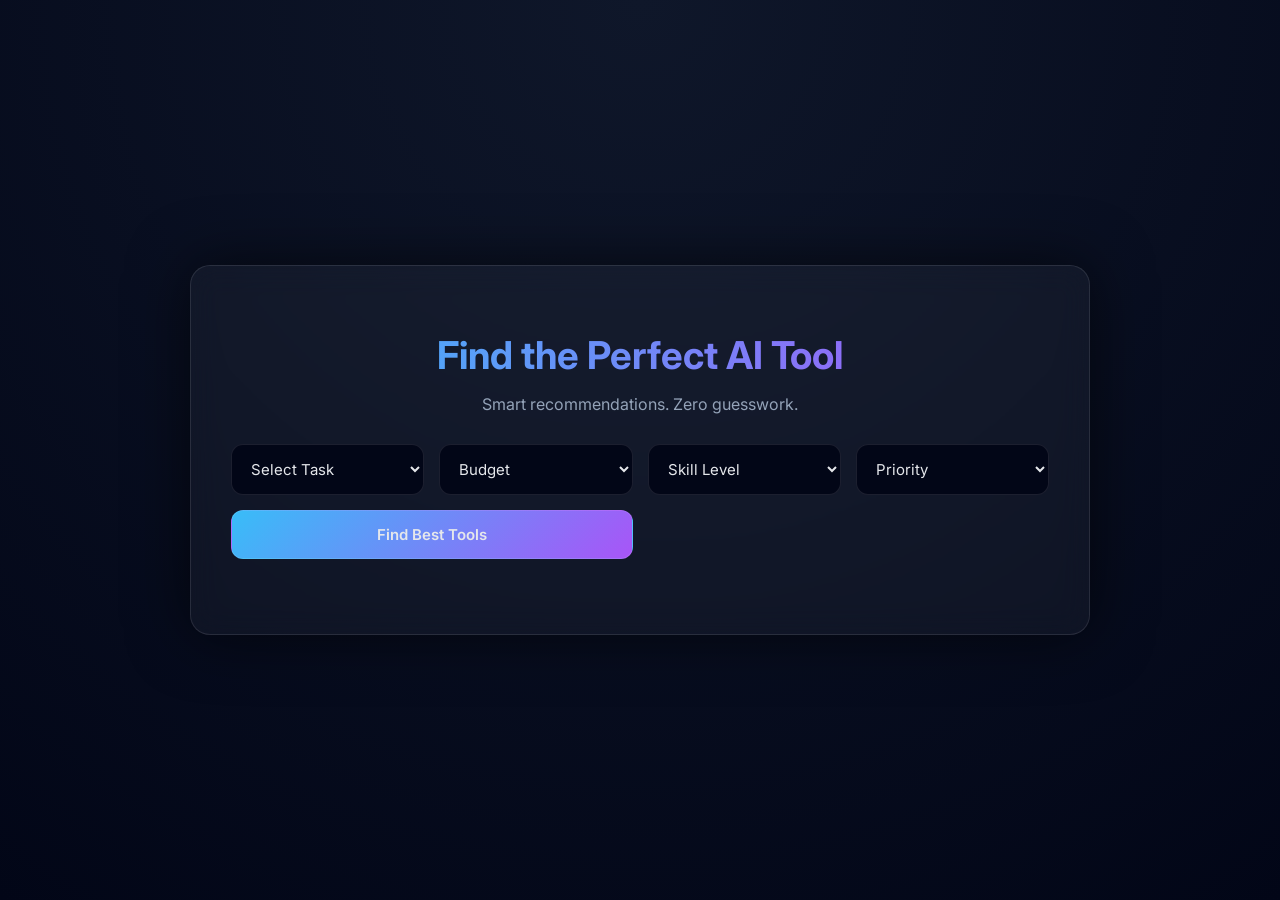
==== index.html @ 9af020e6 "Add files via upload" ====
<!DOCTYPE html>
<html lang="en">
<head>
  <meta charset="UTF-8">
  <title>AI Tool Finder</title>
  <link rel="stylesheet" href="style.css">
  <meta name="viewport" content="width=device-width, initial-scale=1.0">
</head>
<body>

  <div class="container">

    <h1 class="title">Find the Perfect AI Tool</h1>
    <p class="subtitle">Smart recommendations. Zero guesswork.</p>

    <div class="panel">
      <select id="task">
        <option value="">Select Task</option>
        <option value="image">Image Generation</option>
        <option value="video">Video Generation</option>
        <option value="coding">Coding</option>
        <option value="ppt">PPT Creation</option>
        <option value="writing">Report / Writing</option>
        <option value="voice">Voice Generation</option>
        <option value="music">Music Generation</option>
        <option value="resume">Resume Building</option>
        <option value="website">Website Creation</option>
      </select>

      <select id="budget">
        <option value="">Budget</option>
        <option value="free">Free</option>
        <option value="freemium">Freemium</option>
        <option value="paid">Paid</option>
      </select>

      <select id="skill">
        <option value="">Skill Level</option>
        <option value="beginner">Beginner</option>
        <option value="intermediate">Intermediate</option>
        <option value="advanced">Advanced</option>
      </select>

      <select id="priority">
        <option value="">Priority</option>
        <option value="quality">Best Quality</option>
        <option value="speed">Fast Results</option>
        <option value="ease">Ease of Use</option>
      </select>

      <button onclick="recommend()">Find Best Tools</button>
    </div>

    <div id="results" class="results"></div>

  </div>

  <script src="script.js"></script>
</body>
</html>
---- style.css ----
@import url('https://fonts.googleapis.com/css2?family=Inter:wght@300;400;600;700&display=swap');

*{
  box-sizing:border-box;
  font-family: 'Inter', sans-serif;
}

body{
  margin:0;
  min-height:100vh;
  background: radial-gradient(circle at top, #0f172a, #020617);
  color:#fff;
  display:flex;
  align-items:center;
  justify-content:center;
}

.container{
  width:100%;
  max-width:900px;
  padding:40px;
  background:rgba(255,255,255,0.04);
  backdrop-filter: blur(15px);
  border-radius:20px;
  border:1px solid rgba(255,255,255,0.1);
  box-shadow:0 0 60px rgba(0,0,0,0.6);
}

.title{
  text-align:center;
  font-size:2.4rem;
  margin-bottom:5px;
  background: linear-gradient(90deg,#38bdf8,#a855f7);
  -webkit-background-clip:text;
  -webkit-text-fill-color:transparent;
}

.subtitle{
  text-align:center;
  color:#94a3b8;
  margin-bottom:30px;
}

.panel{
  display:grid;
  grid-template-columns: repeat(auto-fit,minmax(160px,1fr));
  gap:15px;
}

select,button{
  padding:14px 15px;
  border-radius:12px;
  border:none;
  background:#020617;
  color:#e5e7eb;
  font-size:15px;
  outline:none;
  border:1px solid rgba(255,255,255,0.1);
}


button{
  grid-column: span 2;
  cursor:pointer;
  background:linear-gradient(135deg,#38bdf8,#a855f7);
  font-weight:600;
}

button:hover{
  opacity:0.9;
}

.results{
  margin-top:35px;
  display:grid;
  grid-template-columns: repeat(auto-fit,minmax(240px,1fr));
  gap:20px;
}

.card{
  background:rgba(255,255,255,0.05);
  padding:20px;
  border-radius:16px;
  border:1px solid rgba(255,255,255,0.08);
  transition:0.3s ease;
}

.card:hover{
  transform:translateY(-5px) scale(1.02);
  box-shadow:0 0 25px rgba(56,189,248,0.2);
}

.card h3{
  margin:0 0 6px;
}

.card p{
  font-size:14px;
  color:#cbd5f5;
}

.tag{
  display:inline-block;
  padding:4px 8px;
  border-radius:6px;
  background:rgba(56,189,248,0.15);
  font-size:12px;
  margin-bottom:8px;
}
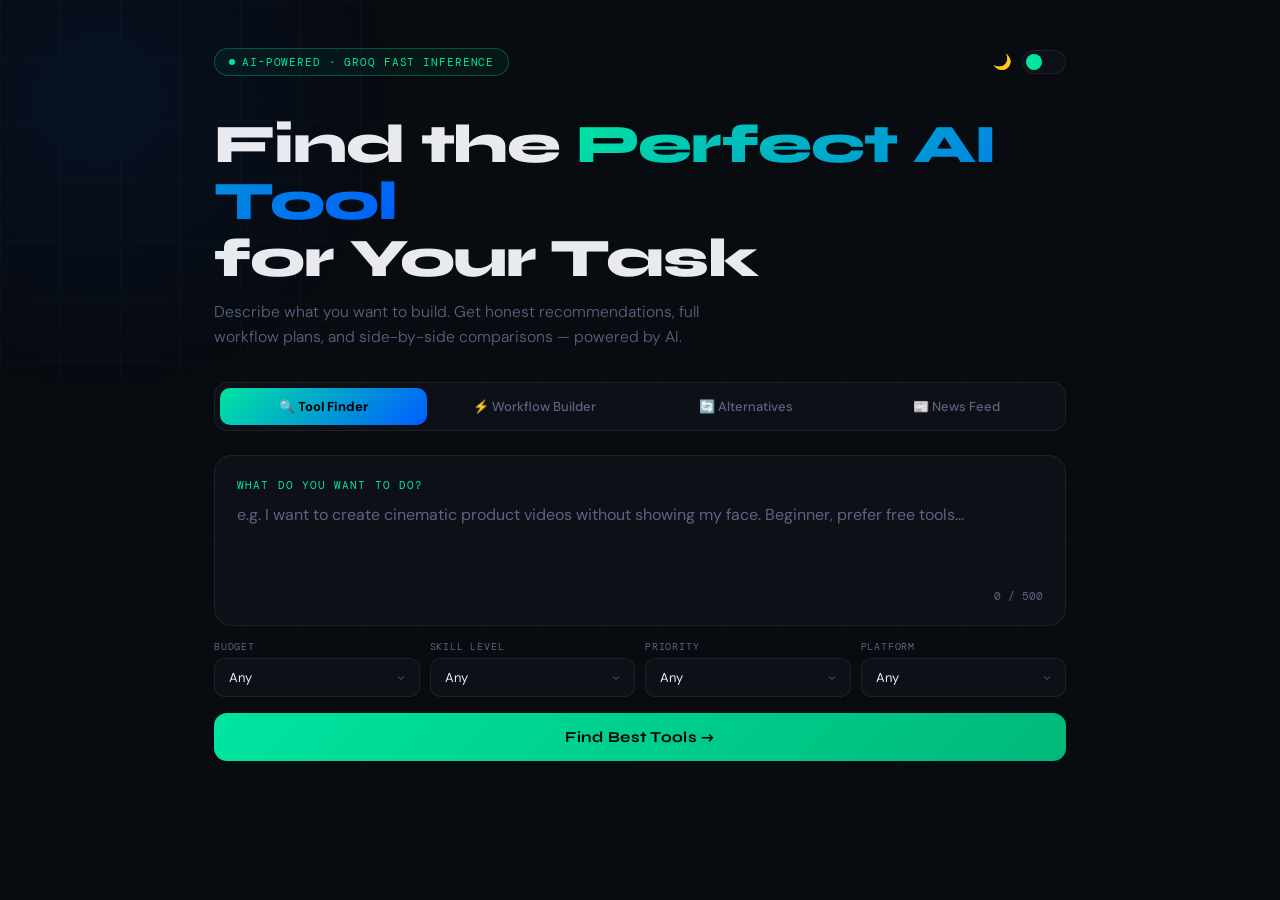
==== commit 430678f8: "Rename ai-tool-finder (1).html to index.html" ====
--- a/index.html
+++ b/index.html
@@ -1,60 +1,609 @@
-<!DOCTYPE html>
-<html lang="en">
-<head>
-  <meta charset="UTF-8">
-  <title>AI Tool Finder</title>
-  <link rel="stylesheet" href="style.css">
-  <meta name="viewport" content="width=device-width, initial-scale=1.0">
-</head>
-<body>
-
-  <div class="container">
-
-    <h1 class="title">Find the Perfect AI Tool</h1>
-    <p class="subtitle">Smart recommendations. Zero guesswork.</p>
-
-    <div class="panel">
-      <select id="task">
-        <option value="">Select Task</option>
-        <option value="image">Image Generation</option>
-        <option value="video">Video Generation</option>
-        <option value="coding">Coding</option>
-        <option value="ppt">PPT Creation</option>
-        <option value="writing">Report / Writing</option>
-        <option value="voice">Voice Generation</option>
-        <option value="music">Music Generation</option>
-        <option value="resume">Resume Building</option>
-        <option value="website">Website Creation</option>
-      </select>
-
-      <select id="budget">
-        <option value="">Budget</option>
-        <option value="free">Free</option>
-        <option value="freemium">Freemium</option>
-        <option value="paid">Paid</option>
-      </select>
-
-      <select id="skill">
-        <option value="">Skill Level</option>
-        <option value="beginner">Beginner</option>
-        <option value="intermediate">Intermediate</option>
-        <option value="advanced">Advanced</option>
-      </select>
-
-      <select id="priority">
-        <option value="">Priority</option>
-        <option value="quality">Best Quality</option>
-        <option value="speed">Fast Results</option>
-        <option value="ease">Ease of Use</option>
-      </select>
-
-      <button onclick="recommend()">Find Best Tools</button>
-    </div>
-
-    <div id="results" class="results"></div>
-
-  </div>
-
-  <script src="script.js"></script>
-</body>
-</html>
+<!DOCTYPE html>
+<html lang="en">
+<head>
+  <meta charset="UTF-8">
+  <meta name="viewport" content="width=device-width, initial-scale=1.0">
+  <title>AI Tool Finder</title>
+  <link rel="preconnect" href="https://fonts.googleapis.com">
+  <link href="https://fonts.googleapis.com/css2?family=Syne:wght@400;600;700;800&family=DM+Sans:wght@300;400;500&family=DM+Mono:wght@400;500&display=swap" rel="stylesheet">
+  <style>
+    :root {
+      --bg: #080b10; --surface: #0d1117; --surface2: #111722;
+      --border: rgba(255,255,255,0.07); --accent: #00e5a0; --accent2: #005cff;
+      --text: #e8eaf0; --muted: #5a6480; --card-bg: rgba(255,255,255,0.03);
+      --grid: rgba(0,229,160,0.03); --glow: rgba(0,92,255,0.08);
+    }
+    body.light {
+      --bg: #f4f6fb; --surface: #fff; --surface2: #eef1f7;
+      --border: rgba(0,0,0,0.08); --text: #111827; --muted: #6b7280;
+      --card-bg: rgba(0,0,0,0.02); --grid: rgba(0,150,100,0.04); --glow: rgba(0,92,255,0.04);
+    }
+    * { box-sizing: border-box; margin: 0; padding: 0; }
+    body { background: var(--bg); color: var(--text); font-family: 'DM Sans', sans-serif; min-height: 100vh; overflow-x: hidden; transition: background .3s, color .3s; }
+    body::before { content: ''; position: fixed; inset: 0; background-image: linear-gradient(var(--grid) 1px,transparent 1px),linear-gradient(90deg,var(--grid) 1px,transparent 1px); background-size: 60px 60px; pointer-events: none; z-index: 0; }
+    body::after { content: ''; position: fixed; top: -200px; left: -200px; width: 600px; height: 600px; background: radial-gradient(circle,var(--glow) 0%,transparent 70%); pointer-events: none; z-index: 0; }
+    .page { position: relative; z-index: 1; max-width: 900px; margin: 0 auto; padding: 48px 24px 100px; }
+
+    /* TOPBAR */
+    .topbar { display: flex; align-items: center; justify-content: space-between; margin-bottom: 40px; flex-wrap: wrap; gap: 12px; }
+    .badge { display: inline-flex; align-items: center; gap: 7px; padding: 6px 14px; border-radius: 99px; border: 1px solid rgba(0,229,160,0.3); background: rgba(0,229,160,0.05); font-family: 'DM Mono',monospace; font-size: 11px; color: var(--accent); letter-spacing: .08em; text-transform: uppercase; }
+    .badge::before { content: ''; width: 6px; height: 6px; border-radius: 50%; background: var(--accent); animation: pulse 2s infinite; }
+    @keyframes pulse { 0%,100%{opacity:1;transform:scale(1)} 50%{opacity:.5;transform:scale(.8)} }
+    .topbar-right { display: flex; align-items: center; gap: 10px; }
+    .theme-icon { font-size: 15px; cursor: pointer; }
+    .theme-toggle { width: 44px; height: 24px; background: var(--surface); border: 1px solid var(--border); border-radius: 99px; cursor: pointer; position: relative; transition: all .3s; }
+    .theme-toggle::after { content: ''; position: absolute; top: 3px; left: 3px; width: 16px; height: 16px; border-radius: 50%; background: var(--accent); transition: all .3s; }
+    body.light .theme-toggle::after { transform: translateX(20px); }
+
+    /* HEADER */
+    h1 { font-family: 'Syne',sans-serif; font-size: clamp(2rem,5vw,3.4rem); font-weight: 800; line-height: 1.05; letter-spacing: -.02em; margin-bottom: 12px; }
+    h1 span { background: linear-gradient(135deg,var(--accent),var(--accent2)); -webkit-background-clip: text; -webkit-text-fill-color: transparent; background-clip: text; }
+    .subtitle { font-size: .98rem; color: var(--muted); font-weight: 300; line-height: 1.6; max-width: 520px; margin-bottom: 32px; }
+
+    /* TABS */
+    .tabs { display: flex; gap: 4px; background: var(--surface); border: 1px solid var(--border); border-radius: 14px; padding: 5px; margin-bottom: 24px; overflow-x: auto; scrollbar-width: none; }
+    .tabs::-webkit-scrollbar { display: none; }
+    .tab-btn { flex: 1; min-width: max-content; padding: 10px 16px; border-radius: 10px; border: none; background: transparent; color: var(--muted); font-family: 'DM Sans',sans-serif; font-size: 13px; font-weight: 500; cursor: pointer; transition: all .2s; white-space: nowrap; }
+    .tab-btn.active { background: linear-gradient(135deg,var(--accent),var(--accent2)); color: #000; font-weight: 700; }
+
+    /* PANELS */
+    .panel { display: none; }
+    .panel.active { display: block; }
+
+    /* SEARCH BOX */
+    .search-box { background: var(--surface); border: 1px solid var(--border); border-radius: 18px; padding: 22px; margin-bottom: 14px; transition: border-color .3s; }
+    .search-box:focus-within { border-color: rgba(0,229,160,.3); }
+    .search-label { font-family: 'DM Mono',monospace; font-size: 11px; color: var(--accent); text-transform: uppercase; letter-spacing: .1em; margin-bottom: 10px; }
+    textarea { width: 100%; background: transparent; border: none; outline: none; color: var(--text); font-family: 'DM Sans',sans-serif; font-size: 1rem; line-height: 1.6; resize: none; min-height: 70px; }
+    textarea::placeholder { color: var(--muted); }
+    .char-count { text-align: right; font-family: 'DM Mono',monospace; font-size: 11px; color: var(--muted); margin-top: 6px; }
+
+    /* HISTORY */
+    .history-wrap { margin-bottom: 14px; display: none; }
+    .history-wrap.visible { display: block; }
+    .history-label { font-family: 'DM Mono',monospace; font-size: 10px; color: var(--muted); text-transform: uppercase; letter-spacing: .08em; margin-bottom: 8px; }
+    .history-pills { display: flex; flex-wrap: wrap; gap: 7px; }
+    .history-pill { display: inline-flex; align-items: center; gap: 6px; padding: 5px 11px; border-radius: 99px; background: var(--surface2); border: 1px solid var(--border); font-size: 12px; color: var(--muted); cursor: pointer; transition: all .2s; max-width: 200px; }
+    .history-pill span { overflow: hidden; text-overflow: ellipsis; white-space: nowrap; }
+    .history-pill:hover { border-color: rgba(0,229,160,.3); color: var(--accent); }
+    .history-del { font-size: 13px; opacity: .5; flex-shrink: 0; }
+    .history-del:hover { opacity: 1; color: #ff6b6b; }
+
+    /* FILTERS */
+    .filters { display: grid; grid-template-columns: repeat(auto-fit,minmax(140px,1fr)); gap: 10px; margin-bottom: 16px; }
+    .filter-group { display: flex; flex-direction: column; gap: 5px; }
+    .filter-label { font-family: 'DM Mono',monospace; font-size: 10px; color: var(--muted); text-transform: uppercase; letter-spacing: .08em; }
+    select { background: var(--surface); border: 1px solid var(--border); border-radius: 10px; color: var(--text); font-family: 'DM Sans',sans-serif; font-size: 13px; padding: 10px 14px; outline: none; cursor: pointer; appearance: none; background-image: url("data:image/svg+xml,%3Csvg xmlns='http://www.w3.org/2000/svg' width='12' height='12' viewBox='0 0 24 24' fill='none' stroke='%235a6480' stroke-width='2'%3E%3Cpolyline points='6 9 12 15 18 9'%3E%3C/polyline%3E%3C/svg%3E"); background-repeat: no-repeat; background-position: right 12px center; padding-right: 34px; transition: border-color .2s; }
+    select:focus { border-color: rgba(0,229,160,.4); }
+    select option { background: var(--surface); }
+
+    /* BUTTONS */
+    .find-btn { width: 100%; padding: 15px; background: linear-gradient(135deg,var(--accent),#00b87a); border: none; border-radius: 13px; color: #000; font-family: 'Syne',sans-serif; font-size: .95rem; font-weight: 700; letter-spacing: .02em; cursor: pointer; transition: all .25s; margin-bottom: 6px; }
+    .find-btn:hover:not(:disabled) { transform: translateY(-2px); box-shadow: 0 12px 36px rgba(0,229,160,.3); }
+    .find-btn:disabled { opacity: .6; cursor: not-allowed; transform: none; }
+    .outline-btn { padding: 8px 16px; border-radius: 9px; border: 1px solid var(--border); background: transparent; color: var(--muted); font-family: 'DM Sans',sans-serif; font-size: 12px; cursor: pointer; transition: all .2s; display: inline-flex; align-items: center; gap: 5px; }
+    .outline-btn:hover { border-color: rgba(0,229,160,.3); color: var(--accent); }
+
+    /* LOADING */
+    .loading { display: none; text-align: center; padding: 44px 0; }
+    .loading.active { display: block; }
+    .spinner-wrap { display: flex; justify-content: center; margin-bottom: 16px; }
+    .spinner { width: 40px; height: 40px; border: 2px solid var(--border); border-top-color: var(--accent); border-radius: 50%; animation: spin .8s linear infinite; }
+    @keyframes spin { to { transform: rotate(360deg); } }
+    .loading-text { font-family: 'DM Mono',monospace; font-size: 13px; color: var(--muted); }
+    .loading-text span { color: var(--accent); animation: blink 1.2s infinite; }
+    @keyframes blink { 0%,100%{opacity:1} 50%{opacity:.3} }
+
+    /* ERROR */
+    .error-box { display: none; background: rgba(255,70,70,.05); border: 1px solid rgba(255,70,70,.2); border-radius: 12px; padding: 14px 18px; color: #ff8080; font-size: 14px; margin-top: 10px; }
+    .error-box.visible { display: block; }
+
+    /* RESULTS HEADER */
+    .results-header { display: none; align-items: center; gap: 10px; margin-bottom: 18px; padding-bottom: 14px; border-bottom: 1px solid var(--border); flex-wrap: wrap; }
+    .results-header.visible { display: flex; }
+    .results-title { font-family: 'Syne',sans-serif; font-size: 1.05rem; font-weight: 700; }
+    .results-count { font-family: 'DM Mono',monospace; font-size: 12px; color: var(--muted); margin-right: auto; }
+
+    /* CARDS */
+    .cards { display: flex; flex-direction: column; gap: 12px; }
+    .card { background: var(--card-bg); border: 1px solid var(--border); border-radius: 17px; padding: 22px 24px; opacity: 0; transform: translateY(16px); animation: slideUp .4s forwards; transition: border-color .3s,transform .3s; position: relative; overflow: hidden; }
+    .card::before { content: ''; position: absolute; top: 0; left: 0; right: 0; height: 2px; background: linear-gradient(90deg,var(--accent),var(--accent2)); opacity: 0; transition: opacity .3s; }
+    .card:hover { border-color: rgba(0,229,160,.2); transform: translateY(-2px); }
+    .card:hover::before { opacity: 1; }
+    .card.compare-selected { border-color: var(--accent); box-shadow: 0 0 0 2px rgba(0,229,160,.15); }
+    .card.compare-selected::before { opacity: 1; }
+    @keyframes slideUp { to { opacity: 1; transform: translateY(0); } }
+    .card:nth-child(2){animation-delay:.08s} .card:nth-child(3){animation-delay:.16s} .card:nth-child(4){animation-delay:.24s}
+
+    .card-top { display: flex; align-items: flex-start; justify-content: space-between; gap: 12px; margin-bottom: 12px; }
+    .card-left { display: flex; align-items: flex-start; gap: 10px; flex: 1; }
+    .compare-cb { margin-top: 5px; accent-color: var(--accent); cursor: pointer; width: 15px; height: 15px; flex-shrink: 0; }
+    .card-name { flex: 1; }
+    .rank { font-family: 'DM Mono',monospace; font-size: 10px; color: var(--accent); text-transform: uppercase; letter-spacing: .1em; margin-bottom: 3px; }
+    .card h3 { font-family: 'Syne',sans-serif; font-size: 1.2rem; font-weight: 700; }
+    .tagline { font-size: 13px; color: var(--muted); margin-top: 2px; }
+    .price-badge { flex-shrink: 0; padding: 4px 11px; border-radius: 99px; font-family: 'DM Mono',monospace; font-size: 10px; font-weight: 500; text-transform: uppercase; letter-spacing: .06em; }
+    .price-free { background: rgba(0,229,160,.1); color: var(--accent); border: 1px solid rgba(0,229,160,.2); }
+    .price-freemium { background: rgba(0,92,255,.1); color: #6ea8ff; border: 1px solid rgba(0,92,255,.2); }
+    .price-paid { background: rgba(255,180,0,.08); color: #f0a830; border: 1px solid rgba(255,180,0,.2); }
+
+    .why-box { background: rgba(0,229,160,.04); border: 1px solid rgba(0,229,160,.1); border-radius: 10px; padding: 11px 13px; margin-bottom: 12px; font-size: 13px; line-height: 1.6; color: var(--text); opacity: .85; }
+    .pros-cons { display: grid; grid-template-columns: 1fr 1fr; gap: 12px; margin-bottom: 14px; }
+    .pros-list,.cons-list { display: flex; flex-direction: column; gap: 5px; }
+    .pc-label { font-family: 'DM Mono',monospace; font-size: 10px; text-transform: uppercase; letter-spacing: .08em; margin-bottom: 4px; }
+    .pros-list .pc-label { color: var(--accent); } .cons-list .pc-label { color: #ff6b6b; }
+    .pro-item,.con-item { display: flex; align-items: flex-start; gap: 6px; font-size: 13px; color: var(--muted); line-height: 1.5; }
+    .pro-item::before { content: '+'; color: var(--accent); font-weight: 700; flex-shrink: 0; }
+    .con-item::before { content: '−'; color: #ff6b6b; font-weight: 700; flex-shrink: 0; }
+    .card-footer { display: flex; align-items: center; justify-content: space-between; gap: 10px; padding-top: 12px; border-top: 1px solid var(--border); flex-wrap: wrap; }
+    .use-case { font-family: 'DM Mono',monospace; font-size: 11px; color: var(--muted); }
+    .visit-btn { display: inline-flex; align-items: center; gap: 5px; padding: 7px 14px; border-radius: 8px; border: 1px solid rgba(0,229,160,.3); color: var(--accent); font-family: 'DM Sans',sans-serif; font-size: 13px; font-weight: 500; text-decoration: none; transition: all .2s; }
+    .visit-btn:hover { background: rgba(0,229,160,.08); border-color: var(--accent); }
+    .visit-btn svg { width: 11px; height: 11px; }
+
+    /* COMPARE BANNER */
+    .compare-banner { display: none; align-items: center; justify-content: space-between; padding: 11px 16px; border-radius: 11px; border: 1px solid rgba(0,229,160,.3); background: rgba(0,229,160,.05); margin-top: 10px; gap: 10px; flex-wrap: wrap; }
+    .compare-banner.visible { display: flex; }
+    .compare-banner-text { font-size: 13px; color: var(--accent); }
+    .compare-now-btn { padding: 7px 18px; border-radius: 8px; background: var(--accent); border: none; color: #000; font-family: 'Syne',sans-serif; font-weight: 700; font-size: 13px; cursor: pointer; transition: opacity .2s; }
+    .compare-now-btn:hover { opacity: .85; }
+
+    /* MODAL */
+    .modal-overlay { display: none; position: fixed; inset: 0; background: rgba(0,0,0,.82); backdrop-filter: blur(6px); z-index: 1000; align-items: center; justify-content: center; padding: 20px; }
+    .modal-overlay.open { display: flex; }
+    .modal { background: var(--surface); border: 1px solid var(--border); border-radius: 22px; width: 100%; max-width: 800px; max-height: 90vh; overflow-y: auto; padding: 28px; animation: slideUp .3s forwards; }
+    .modal-header { display: flex; align-items: center; justify-content: space-between; margin-bottom: 24px; }
+    .modal-title { font-family: 'Syne',sans-serif; font-size: 1.3rem; font-weight: 700; }
+    .modal-close { width: 32px; height: 32px; border-radius: 50%; border: 1px solid var(--border); background: transparent; color: var(--muted); font-size: 16px; cursor: pointer; display: flex; align-items: center; justify-content: center; transition: all .2s; }
+    .modal-close:hover { border-color: #ff6b6b; color: #ff6b6b; }
+    .compare-grid { display: grid; grid-template-columns: 100px 1fr 1fr; gap: 0; }
+    .cg-header { font-family: 'Syne',sans-serif; font-weight: 700; font-size: 1rem; color: var(--accent); padding: 12px 14px; border-bottom: 2px solid var(--border); }
+    .cg-label { font-family: 'DM Mono',monospace; font-size: 10px; color: var(--muted); text-transform: uppercase; letter-spacing: .06em; padding: 12px 14px; border-bottom: 1px solid var(--border); display: flex; align-items: center; }
+    .cg-cell { font-size: 13px; padding: 12px 14px; border-bottom: 1px solid var(--border); line-height: 1.5; }
+    .cg-cell:hover { background: rgba(0,229,160,.02); }
+
+    /* WORKFLOW */
+    .workflow-steps { display: flex; flex-direction: column; gap: 14px; margin-top: 20px; }
+    .step-card { background: var(--card-bg); border: 1px solid var(--border); border-radius: 15px; padding: 20px 22px; opacity: 0; transform: translateY(14px); animation: slideUp .4s forwards; }
+    .step-card:nth-child(2){animation-delay:.08s} .step-card:nth-child(3){animation-delay:.16s} .step-card:nth-child(4){animation-delay:.24s} .step-card:nth-child(5){animation-delay:.32s}
+    .step-header { display: flex; align-items: flex-start; gap: 12px; margin-bottom: 12px; }
+    .step-num { width: 30px; height: 30px; border-radius: 50%; flex-shrink: 0; background: linear-gradient(135deg,var(--accent),var(--accent2)); color: #000; font-family: 'Syne',sans-serif; font-weight: 700; font-size: 13px; display: flex; align-items: center; justify-content: center; }
+    .step-info { flex: 1; }
+    .step-name { font-family: 'Syne',sans-serif; font-size: 1rem; font-weight: 700; margin-bottom: 2px; }
+    .step-desc { font-size: 13px; color: var(--muted); }
+    .step-tools { display: flex; flex-wrap: wrap; gap: 8px; }
+    .step-tool { display: inline-flex; align-items: center; gap: 6px; padding: 6px 13px; border-radius: 99px; background: var(--surface2); border: 1px solid var(--border); font-size: 13px; color: var(--text); text-decoration: none; transition: all .2s; }
+    .step-tool:hover { border-color: rgba(0,229,160,.4); color: var(--accent); }
+    .step-badge { font-family: 'DM Mono',monospace; font-size: 9px; padding: 2px 6px; border-radius: 4px; background: rgba(0,229,160,.1); color: var(--accent); }
+
+    /* ALT INPUT */
+    .alt-row { display: flex; gap: 10px; margin-bottom: 18px; }
+    .alt-input { flex: 1; background: var(--surface); border: 1px solid var(--border); border-radius: 12px; color: var(--text); font-family: 'DM Sans',sans-serif; font-size: 15px; padding: 13px 16px; outline: none; transition: border-color .2s; }
+    .alt-input:focus { border-color: rgba(0,229,160,.4); }
+    .alt-input::placeholder { color: var(--muted); }
+    .alt-btn { padding: 13px 22px; background: linear-gradient(135deg,var(--accent),#00b87a); border: none; border-radius: 12px; color: #000; font-family: 'Syne',sans-serif; font-size: 14px; font-weight: 700; cursor: pointer; transition: all .2s; white-space: nowrap; }
+    .alt-btn:hover:not(:disabled) { transform: translateY(-1px); box-shadow: 0 8px 24px rgba(0,229,160,.3); }
+    .alt-btn:disabled { opacity: .6; cursor: not-allowed; }
+
+    /* NEWS */
+    .news-grid { display: flex; flex-direction: column; gap: 10px; }
+    .news-card { background: var(--card-bg); border: 1px solid var(--border); border-radius: 13px; padding: 18px 20px; display: flex; align-items: flex-start; gap: 14px; opacity: 0; transform: translateY(12px); animation: slideUp .4s forwards; transition: border-color .2s; }
+    .news-card:hover { border-color: rgba(0,229,160,.2); }
+    .news-card:nth-child(2){animation-delay:.06s} .news-card:nth-child(3){animation-delay:.12s} .news-card:nth-child(4){animation-delay:.18s} .news-card:nth-child(5){animation-delay:.24s}
+    .news-icon { width: 40px; height: 40px; border-radius: 10px; flex-shrink: 0; background: linear-gradient(135deg,rgba(0,229,160,.12),rgba(0,92,255,.12)); display: flex; align-items: center; justify-content: center; font-size: 18px; }
+    .news-body { flex: 1; }
+    .news-title { font-family: 'Syne',sans-serif; font-weight: 700; font-size: 14px; margin-bottom: 4px; display: flex; align-items: center; gap: 8px; flex-wrap: wrap; }
+    .news-title a { color: var(--text); text-decoration: none; }
+    .news-title a:hover { color: var(--accent); }
+    .news-desc { font-size: 13px; color: var(--muted); line-height: 1.5; margin-bottom: 8px; }
+    .news-meta { display: flex; gap: 8px; flex-wrap: wrap; align-items: center; }
+    .news-tag { font-family: 'DM Mono',monospace; font-size: 10px; padding: 3px 8px; border-radius: 5px; background: rgba(0,229,160,.08); color: var(--accent); text-transform: uppercase; letter-spacing: .06em; }
+    .news-cat { font-family: 'DM Mono',monospace; font-size: 10px; color: var(--muted); text-transform: uppercase; letter-spacing: .06em; }
+
+    /* SECTION TITLES */
+    .section-title { font-family: 'Syne',sans-serif; font-size: 1.1rem; font-weight: 700; margin-bottom: 5px; }
+    .section-sub { font-size: 13px; color: var(--muted); margin-bottom: 18px; }
+
+    /* TOAST */
+    .toast { position: fixed; bottom: 28px; left: 50%; transform: translateX(-50%) translateY(80px); background: var(--accent); color: #000; font-family: 'DM Sans',sans-serif; font-weight: 600; font-size: 14px; padding: 11px 22px; border-radius: 99px; box-shadow: 0 8px 28px rgba(0,0,0,.3); z-index: 2000; transition: transform .3s; white-space: nowrap; }
+    .toast.show { transform: translateX(-50%) translateY(0); }
+
+    @media(max-width:600px) {
+      .pros-cons{grid-template-columns:1fr} .card{padding:16px} .modal{padding:18px}
+      .alt-row{flex-direction:column} .compare-grid{grid-template-columns:80px 1fr 1fr}
+    }
+  </style>
+</head>
+<body>
+<div class="page">
+
+  <!-- Topbar -->
+  <div class="topbar">
+    <div class="badge">AI-Powered · Groq Fast Inference</div>
+    <div class="topbar-right">
+      <span class="theme-icon" id="themeIcon">🌙</span>
+      <div class="theme-toggle" id="themeToggle"></div>
+    </div>
+  </div>
+
+  <!-- Header -->
+  <h1>Find the <span>Perfect AI Tool</span><br>for Your Task</h1>
+  <p class="subtitle">Describe what you want to build. Get honest recommendations, full workflow plans, and side-by-side comparisons — powered by AI.</p>
+
+  <!-- Tabs -->
+  <div class="tabs">
+    <button class="tab-btn active" data-tab="finder" onclick="switchTab(this,'finder')">🔍 Tool Finder</button>
+    <button class="tab-btn" data-tab="workflow" onclick="switchTab(this,'workflow')">⚡ Workflow Builder</button>
+    <button class="tab-btn" data-tab="alternatives" onclick="switchTab(this,'alternatives')">🔄 Alternatives</button>
+    <button class="tab-btn" data-tab="news" onclick="switchTab(this,'news')">📰 News Feed</button>
+  </div>
+
+  <!-- ══ FINDER ══ -->
+  <div class="panel active" id="panel-finder">
+    <div class="search-box">
+      <div class="search-label">What do you want to do?</div>
+      <textarea id="userPrompt" placeholder="e.g. I want to create cinematic product videos without showing my face. Beginner, prefer free tools..." rows="3"></textarea>
+      <div class="char-count"><span id="charCount">0</span> / 500</div>
+    </div>
+
+    <div class="history-wrap" id="historyWrap">
+      <div class="history-label">Recent searches</div>
+      <div class="history-pills" id="historyPills"></div>
+    </div>
+
+    <div class="filters">
+      <div class="filter-group">
+        <div class="filter-label">Budget</div>
+        <select id="budget"><option value="">Any</option><option value="free">Free only</option><option value="freemium">Free + Freemium</option><option value="paid">Budget not an issue</option></select>
+      </div>
+      <div class="filter-group">
+        <div class="filter-label">Skill Level</div>
+        <select id="skill"><option value="">Any</option><option value="beginner">Beginner</option><option value="intermediate">Intermediate</option><option value="advanced">Advanced / Pro</option></select>
+      </div>
+      <div class="filter-group">
+        <div class="filter-label">Priority</div>
+        <select id="priority"><option value="">Any</option><option value="quality">Best Quality</option><option value="speed">Fast Results</option><option value="ease">Easiest to Use</option></select>
+      </div>
+      <div class="filter-group">
+        <div class="filter-label">Platform</div>
+        <select id="platform"><option value="">Any</option><option value="web">Web / Browser</option><option value="desktop">Desktop App</option><option value="api">API / Developer</option><option value="mobile">Mobile</option></select>
+      </div>
+    </div>
+
+    <button class="find-btn" id="findBtn" onclick="findTools()">Find Best Tools →</button>
+
+    <div class="compare-banner" id="compareBanner">
+      <span class="compare-banner-text" id="compareBannerText">Select 2 tools to compare</span>
+      <button class="compare-now-btn" id="compareNowBtn" style="display:none" onclick="openCompare()">Compare Now →</button>
+    </div>
+
+    <div class="loading" id="loading"><div class="spinner-wrap"><div class="spinner"></div></div><div class="loading-text">Analysing your requirements<span>...</span></div></div>
+    <div class="error-box" id="errorBox"></div>
+
+    <div style="margin-top:28px">
+      <div class="results-header" id="resultsHeader">
+        <div class="results-title">Recommended Tools</div>
+        <div class="results-count" id="resultsCount"></div>
+        <button class="outline-btn" onclick="copyResults()">📋 Copy Summary</button>
+      </div>
+      <div class="cards" id="cards"></div>
+    </div>
+  </div>
+
+  <!-- ══ WORKFLOW ══ -->
+  <div class="panel" id="panel-workflow">
+    <div class="section-title">Multi-Tool Workflow Builder</div>
+    <p class="section-sub">Describe a full project goal. Get a step-by-step AI toolkit — best tool for each stage.</p>
+    <div class="search-box">
+      <div class="search-label">What's your project goal?</div>
+      <textarea id="workflowPrompt" placeholder="e.g. I want to start a YouTube tech review channel — scripting, voiceover, thumbnail, editing, SEO..." rows="3"></textarea>
+    </div>
+    <button class="find-btn" id="workflowBtn" onclick="buildWorkflow()">Build My Toolkit →</button>
+    <div class="loading" id="workflowLoading"><div class="spinner-wrap"><div class="spinner"></div></div><div class="loading-text">Building your workflow<span>...</span></div></div>
+    <div class="error-box" id="workflowError"></div>
+    <div class="workflow-steps" id="workflowSteps"></div>
+  </div>
+
+  <!-- ══ ALTERNATIVES ══ -->
+  <div class="panel" id="panel-alternatives">
+    <div class="section-title">Alternatives Finder</div>
+    <p class="section-sub">Type any AI tool name — get 3 honest alternatives with pros, cons & comparison.</p>
+    <div class="alt-row">
+      <input type="text" class="alt-input" id="altInput" placeholder="e.g. Midjourney, ChatGPT, Runway ML..." onkeydown="if(event.key==='Enter')findAlts()">
+      <button class="alt-btn" id="altBtn" onclick="findAlts()">Find Alternatives →</button>
+    </div>
+    <div class="loading" id="altLoading"><div class="spinner-wrap"><div class="spinner"></div></div><div class="loading-text">Finding alternatives<span>...</span></div></div>
+    <div class="error-box" id="altError"></div>
+    <div class="cards" id="altCards"></div>
+  </div>
+
+  <!-- ══ NEWS ══ -->
+  <div class="panel" id="panel-news">
+    <div class="section-title">AI Tool News Feed</div>
+    <p class="section-sub">Recently launched and trending AI tools — generated fresh on demand.</p>
+    <button class="find-btn" id="newsBtn" onclick="loadNews()" style="margin-bottom:20px">Fetch Latest AI Tools →</button>
+    <div class="loading" id="newsLoading"><div class="spinner-wrap"><div class="spinner"></div></div><div class="loading-text">Fetching latest tools<span>...</span></div></div>
+    <div class="error-box" id="newsError"></div>
+    <div class="news-grid" id="newsGrid"></div>
+  </div>
+
+</div>
+
+<!-- Compare Modal -->
+<div class="modal-overlay" id="compareModal" onclick="if(event.target===this)closeCompare()">
+  <div class="modal">
+    <div class="modal-header">
+      <div class="modal-title">Side-by-Side Comparison</div>
+      <button class="modal-close" onclick="closeCompare()">✕</button>
+    </div>
+    <div class="compare-grid" id="compareGrid"></div>
+  </div>
+</div>
+
+<!-- Toast -->
+<div class="toast" id="toast"></div>
+
+<script>
+  const GROQ_KEY = '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';
+  const MODEL = 'llama-3.1-8b-instant';
+
+  // ── THEME ──
+  document.getElementById('themeToggle').onclick = () => {
+    document.body.classList.toggle('light');
+    document.getElementById('themeIcon').textContent = document.body.classList.contains('light') ? '☀️' : '🌙';
+  };
+
+  // ── TABS ──
+  function switchTab(btn, tab) {
+    document.querySelectorAll('.tab-btn').forEach(b => b.classList.remove('active'));
+    document.querySelectorAll('.panel').forEach(p => p.classList.remove('active'));
+    btn.classList.add('active');
+    document.getElementById('panel-' + tab).classList.add('active');
+  }
+
+  // ── CHAR COUNT ──
+  const promptEl = document.getElementById('userPrompt');
+  const charCountEl = document.getElementById('charCount');
+  promptEl.addEventListener('input', () => {
+    const l = promptEl.value.length;
+    charCountEl.textContent = l;
+    charCountEl.style.color = l > 450 ? '#f0a830' : 'var(--muted)';
+    if (l > 500) promptEl.value = promptEl.value.slice(0,500);
+  });
+
+  // ── GROQ CALL ──
+  async function groq(sys, msg) {
+    const r = await fetch('https://api.groq.com/openai/v1/chat/completions', {
+      method: 'POST',
+      headers: { 'Content-Type': 'application/json', 'Authorization': `Bearer ${GROQ_KEY}` },
+      body: JSON.stringify({ model: MODEL, max_tokens: 1500, temperature: 0.7,
+        messages: [{ role:'system', content:sys }, { role:'user', content:msg }] })
+    });
+    if (!r.ok) { const e = await r.json().catch(()=>({})); throw new Error(e?.error?.message || `Error ${r.status}`); }
+    const d = await r.json();
+    return (d.choices[0].message.content || '').replace(/```json|```/g,'').trim();
+  }
+
+  // ── HISTORY ──
+  function getHist() { try { return JSON.parse(localStorage.getItem('aitf_h')||'[]'); } catch { return []; } }
+  function saveHist(q) {
+    let h = getHist().filter(x=>x!==q); h.unshift(q); h=h.slice(0,5);
+    localStorage.setItem('aitf_h', JSON.stringify(h)); renderHist();
+  }
+  function delHist(q,e) {
+    e.stopPropagation();
+    localStorage.setItem('aitf_h', JSON.stringify(getHist().filter(x=>x!==q))); renderHist();
+  }
+  function renderHist() {
+    const h = getHist(), wrap = document.getElementById('historyWrap'), pills = document.getElementById('historyPills');
+    if (!h.length) { wrap.classList.remove('visible'); return; }
+    wrap.classList.add('visible');
+    pills.innerHTML = h.map((q,i) => `<div class="history-pill" onclick="loadHist(${i})"><span>🕐 ${esc(q.slice(0,34))}${q.length>34?'…':''}</span><span class="history-del" onclick="delHist(getHist()[${i}],event)">✕</span></div>`).join('');
+  }
+  function loadHist(i) { const q=getHist()[i]; if(!q) return; promptEl.value=q; charCountEl.textContent=q.length; findTools(); }
+  renderHist();
+
+  // ── FINDER ──
+  let lastResults = [], selectedCmp = [];
+
+  async function findTools() {
+    const prompt = promptEl.value.trim();
+    if (!prompt) { showErr('errorBox','Please describe what you want to do.'); return; }
+    const filters = [];
+    ['budget','skill','priority','platform'].forEach(id => { const v=document.getElementById(id).value; if(v) filters.push(`${id}: ${v}`); });
+
+    setLoad('loading','findBtn',true,'Analysing...');
+    document.getElementById('cards').innerHTML='';
+    document.getElementById('resultsHeader').classList.remove('visible');
+    hideErr('errorBox'); selectedCmp=[]; updateBanner();
+
+    const sys = `You are an expert AI tools advisor. Return ONLY valid JSON array, no markdown. 3-4 objects each with: name, tagline, pricing(Free/Freemium/Paid), website(real URL), why(1-2 sentences), pros(2-3 item array), cons(2 item array), bestFor(string), category(string).`;
+    const msg = `User need: ${prompt}${filters.length?'\nPrefs: '+filters.join(', '):''}`;
+    try {
+      const tools = JSON.parse(await groq(sys,msg));
+      lastResults = tools; saveHist(prompt); renderCards(tools);
+    } catch(e) { showErr('errorBox','Error: '+e.message); }
+    finally { setLoad('loading','findBtn',false,'Find Best Tools →'); }
+  }
+
+  function renderCards(tools) {
+    const c = document.getElementById('cards');
+    const h = document.getElementById('resultsHeader');
+    c.innerHTML='';
+    h.classList.add('visible');
+    document.getElementById('resultsCount').textContent = `${tools.length} tools found`;
+    const rl=['Top Pick','2nd Choice','3rd Choice','4th Choice'];
+    tools.forEach((t,i) => {
+      const pc = t.pricing==='Free'?'price-free':t.pricing==='Freemium'?'price-freemium':'price-paid';
+      const pros=(t.pros||[]).map(p=>`<div class="pro-item">${esc(p)}</div>`).join('');
+      const cons=(t.cons||[]).map(p=>`<div class="con-item">${esc(p)}</div>`).join('');
+      const el=document.createElement('div'); el.className='card'; el.dataset.i=i;
+      el.innerHTML=`
+        <div class="card-top">
+          <div class="card-left">
+            <input type="checkbox" class="compare-cb" title="Select to compare" onchange="toggleCmp(${i},this)">
+            <div class="card-name">
+              <div class="rank">${rl[i]||'#'+(i+1)}</div>
+              <h3>${esc(t.name)}</h3>
+              <div class="tagline">${esc(t.tagline||'')}</div>
+            </div>
+          </div>
+          <div class="price-badge ${pc}">${esc(t.pricing)}</div>
+        </div>
+        <div class="why-box">💡 ${esc(t.why)}</div>
+        <div class="pros-cons">
+          <div class="pros-list"><div class="pc-label">Pros</div>${pros}</div>
+          <div class="cons-list"><div class="pc-label">Cons</div>${cons}</div>
+        </div>
+        <div class="card-footer">
+          <div class="use-case">Best for: ${esc(t.bestFor||'')}</div>
+          <a href="${esc(t.website)}" target="_blank" rel="noopener" class="visit-btn">Visit <svg viewBox="0 0 24 24" fill="none" stroke="currentColor" stroke-width="2"><line x1="7" y1="17" x2="17" y2="7"/><polyline points="7 7 17 7 17 17"/></svg></a>
+        </div>`;
+      c.appendChild(el);
+    });
+  }
+
+  // ── COMPARE ──
+  function toggleCmp(i, cb) {
+    const card = document.querySelector(`.card[data-i="${i}"]`);
+    if (cb.checked) {
+      if (selectedCmp.length >= 2) { cb.checked=false; showToast('Max 2 tools for comparison'); return; }
+      selectedCmp.push(i); card.classList.add('compare-selected');
+    } else {
+      selectedCmp=selectedCmp.filter(x=>x!==i); card.classList.remove('compare-selected');
+    }
+    updateBanner();
+  }
+  function updateBanner() {
+    const b=document.getElementById('compareBanner');
+    const bt=document.getElementById('compareBannerText');
+    const btn=document.getElementById('compareNowBtn');
+    if (!selectedCmp.length) { b.classList.remove('visible'); return; }
+    b.classList.add('visible');
+    if (selectedCmp.length===1) { bt.textContent='1 selected — pick one more'; btn.style.display='none'; }
+    else { bt.textContent=`${lastResults[selectedCmp[0]].name} vs ${lastResults[selectedCmp[1]].name}`; btn.style.display='block'; }
+  }
+  function openCompare() {
+    if (selectedCmp.length<2) return;
+    const [a,b] = selectedCmp.map(i=>lastResults[i]);
+    const rows=[
+      ['Pricing', a.pricing, b.pricing],
+      ['Category', a.category||'—', b.category||'—'],
+      ['Best For', a.bestFor||'—', b.bestFor||'—'],
+      ['Why Pick It', a.why, b.why],
+      ['Pros', (a.pros||[]).join(' · '), (b.pros||[]).join(' · ')],
+      ['Cons', (a.cons||[]).join(' · '), (b.cons||[]).join(' · ')],
+      ['Website', `<a href="${esc(a.website)}" target="_blank" style="color:var(--accent)">${esc(a.website)}</a>`, `<a href="${esc(b.website)}" target="_blank" style="color:var(--accent)">${esc(b.website)}</a>`]
+    ];
+    const g=document.getElementById('compareGrid');
+    g.innerHTML=`
+      <div class="cg-label"></div><div class="cg-header">${esc(a.name)}</div><div class="cg-header">${esc(b.name)}</div>
+      ${rows.map(([l,av,bv])=>`<div class="cg-label">${l}</div><div class="cg-cell">${av}</div><div class="cg-cell">${bv}</div>`).join('')}`;
+    document.getElementById('compareModal').classList.add('open');
+  }
+  function closeCompare() { document.getElementById('compareModal').classList.remove('open'); }
+
+  // ── COPY ──
+  function copyResults() {
+    if (!lastResults.length) return;
+    const txt = lastResults.map((t,i)=>`${i+1}. ${t.name} (${t.pricing})\n${t.tagline}\nWhy: ${t.why}\nPros: ${(t.pros||[]).join(', ')}\nCons: ${(t.cons||[]).join(', ')}\n${t.website}`).join('\n\n');
+    navigator.clipboard.writeText(txt).then(()=>showToast('Copied to clipboard ✓')).catch(()=>showToast('Copy failed'));
+  }
+
+  // ── WORKFLOW ──
+  async function buildWorkflow() {
+    const p = document.getElementById('workflowPrompt').value.trim();
+    if (!p) { showErr('workflowError','Describe your project goal.'); return; }
+    setLoad('workflowLoading','workflowBtn',true,'Building...');
+    document.getElementById('workflowSteps').innerHTML=''; hideErr('workflowError');
+    const sys=`You are an AI workflow expert. Return ONLY valid JSON array, no markdown. 4-6 step objects: step(name), description(one sentence), tools(array of 2-3 objects with name, website(real URL), pricing(Free/Freemium/Paid), note(short phrase)).`;
+    try {
+      const steps=JSON.parse(await groq(sys,`Project: ${p}\nCreate a step-by-step AI tool workflow.`));
+      const c=document.getElementById('workflowSteps'); c.innerHTML='';
+      steps.forEach((s,i)=>{
+        const t=(s.tools||[]).map(t=>`<a href="${esc(t.website)}" target="_blank" rel="noopener" class="step-tool">${esc(t.name)}<span class="step-badge">${esc(t.pricing||'')}</span></a>`).join('');
+        const el=document.createElement('div'); el.className='step-card';
+        el.innerHTML=`<div class="step-header"><div class="step-num">${i+1}</div><div class="step-info"><div class="step-name">${esc(s.step)}</div><div class="step-desc">${esc(s.description||'')}</div></div></div><div class="step-tools">${t}</div>`;
+        c.appendChild(el);
+      });
+    } catch(e) { showErr('workflowError','Error: '+e.message); }
+    finally { setLoad('workflowLoading','workflowBtn',false,'Build My Toolkit →'); }
+  }
+
+  // ── ALTERNATIVES ──
+  async function findAlts() {
+    const tool=document.getElementById('altInput').value.trim();
+    if (!tool) { showErr('altError','Enter a tool name.'); return; }
+    setLoad('altLoading','altBtn',true,'Finding...');
+    document.getElementById('altCards').innerHTML=''; hideErr('altError');
+    const sys=`You are an AI tools expert. Return ONLY valid JSON array, no markdown. Exactly 3 objects: name, tagline, pricing(Free/Freemium/Paid), website(real URL), why(1-2 sentences why it's a good alt), pros(2 strings), cons(2 strings), bestFor(string), similarity(short phrase).`;
+    try {
+      const alts=JSON.parse(await groq(sys,`Find 3 alternatives to "${tool}" with different strengths.`));
+      const c=document.getElementById('altCards'); c.innerHTML='';
+      alts.forEach((t,i)=>{
+        const pc=t.pricing==='Free'?'price-free':t.pricing==='Freemium'?'price-freemium':'price-paid';
+        const pros=(t.pros||[]).map(p=>`<div class="pro-item">${esc(p)}</div>`).join('');
+        const cons=(t.cons||[]).map(p=>`<div class="con-item">${esc(p)}</div>`).join('');
+        const el=document.createElement('div'); el.className='card';
+        el.innerHTML=`
+          <div class="card-top">
+            <div class="card-left">
+              <div class="card-name">
+                <div class="rank">Alt #${i+1} to ${esc(tool)}</div>
+                <h3>${esc(t.name)}</h3><div class="tagline">${esc(t.tagline||'')}</div>
+              </div>
+            </div>
+            <div class="price-badge ${pc}">${esc(t.pricing)}</div>
+          </div>
+          <div class="why-box">🔄 ${esc(t.why)}</div>
+          <div class="pros-cons">
+            <div class="pros-list"><div class="pc-label">Pros</div>${pros}</div>
+            <div class="cons-list"><div class="pc-label">Cons</div>${cons}</div>
+          </div>
+          <div class="card-footer">
+            <div class="use-case">Overlap: ${esc(t.similarity||'')}</div>
+            <a href="${esc(t.website)}" target="_blank" rel="noopener" class="visit-btn">Visit <svg viewBox="0 0 24 24" fill="none" stroke="currentColor" stroke-width="2"><line x1="7" y1="17" x2="17" y2="7"/><polyline points="7 7 17 7 17 17"/></svg></a>
+          </div>`;
+        c.appendChild(el);
+      });
+    } catch(e) { showErr('altError','Error: '+e.message); }
+    finally { setLoad('altLoading','altBtn',false,'Find Alternatives →'); }
+  }
+
+  // ── NEWS ──
+  const EMOJIS=['🚀','✨','🎯','🔥','💡','🛠','🌟','⚡','🎨','🧠'];
+  async function loadNews() {
+    setLoad('newsLoading','newsBtn',true,'Fetching...');
+    document.getElementById('newsGrid').innerHTML=''; hideErr('newsError');
+    const sys=`You are an AI industry analyst. Return ONLY valid JSON array, no markdown. 5-6 objects of recently trending AI tools: name, category(Image/Video/Audio/Writing/Coding/Productivity/Research/Design), description(2 sentences), pricing(Free/Freemium/Paid), website(real URL), highlight(one impressive phrase).`;
+    try {
+      const items=JSON.parse(await groq(sys,'List 5-6 recently trending or newly launched AI tools in 2024-2025. Mix different categories.'));
+      const g=document.getElementById('newsGrid'); g.innerHTML='';
+      items.forEach((item,i)=>{
+        const pc=item.pricing==='Free'?'price-free':item.pricing==='Freemium'?'price-freemium':'price-paid';
+        const el=document.createElement('div'); el.className='news-card';
+        el.innerHTML=`
+          <div class="news-icon">${EMOJIS[i%EMOJIS.length]}</div>
+          <div class="news-body">
+            <div class="news-title"><a href="${esc(item.website)}" target="_blank" rel="noopener">${esc(item.name)}</a><span class="price-badge ${pc}" style="font-size:9px;padding:3px 8px">${esc(item.pricing)}</span></div>
+            <div class="news-desc">${esc(item.description)}</div>
+            <div class="news-meta"><span class="news-tag">⭐ ${esc(item.highlight)}</span><span class="news-cat">${esc(item.category)}</span></div>
+          </div>`;
+        g.appendChild(el);
+      });
+    } catch(e) { showErr('newsError','Error: '+e.message); }
+    finally { setLoad('newsLoading','newsBtn',false,'Fetch Latest AI Tools →'); }
+  }
+
+  // ── UTILS ──
+  function esc(s) { const d=document.createElement('div'); d.textContent=String(s||''); return d.innerHTML; }
+  function setLoad(lid,bid,on,txt) { document.getElementById(lid).classList.toggle('active',on); const b=document.getElementById(bid); b.disabled=on; b.textContent=txt; }
+  function showErr(id,msg) { const e=document.getElementById(id); e.textContent='⚠ '+msg; e.classList.add('visible'); }
+  function hideErr(id) { document.getElementById(id).classList.remove('visible'); }
+  function showToast(msg) { const t=document.getElementById('toast'); t.textContent=msg; t.classList.add('show'); setTimeout(()=>t.classList.remove('show'),2500); }
+
+  document.getElementById('userPrompt').addEventListener('keydown',e=>{ if(e.key==='Enter'&&e.ctrlKey) findTools(); });
+  document.getElementById('workflowPrompt').addEventListener('keydown',e=>{ if(e.key==='Enter'&&e.ctrlKey) buildWorkflow(); });
+</script>
+</body>
+</html>
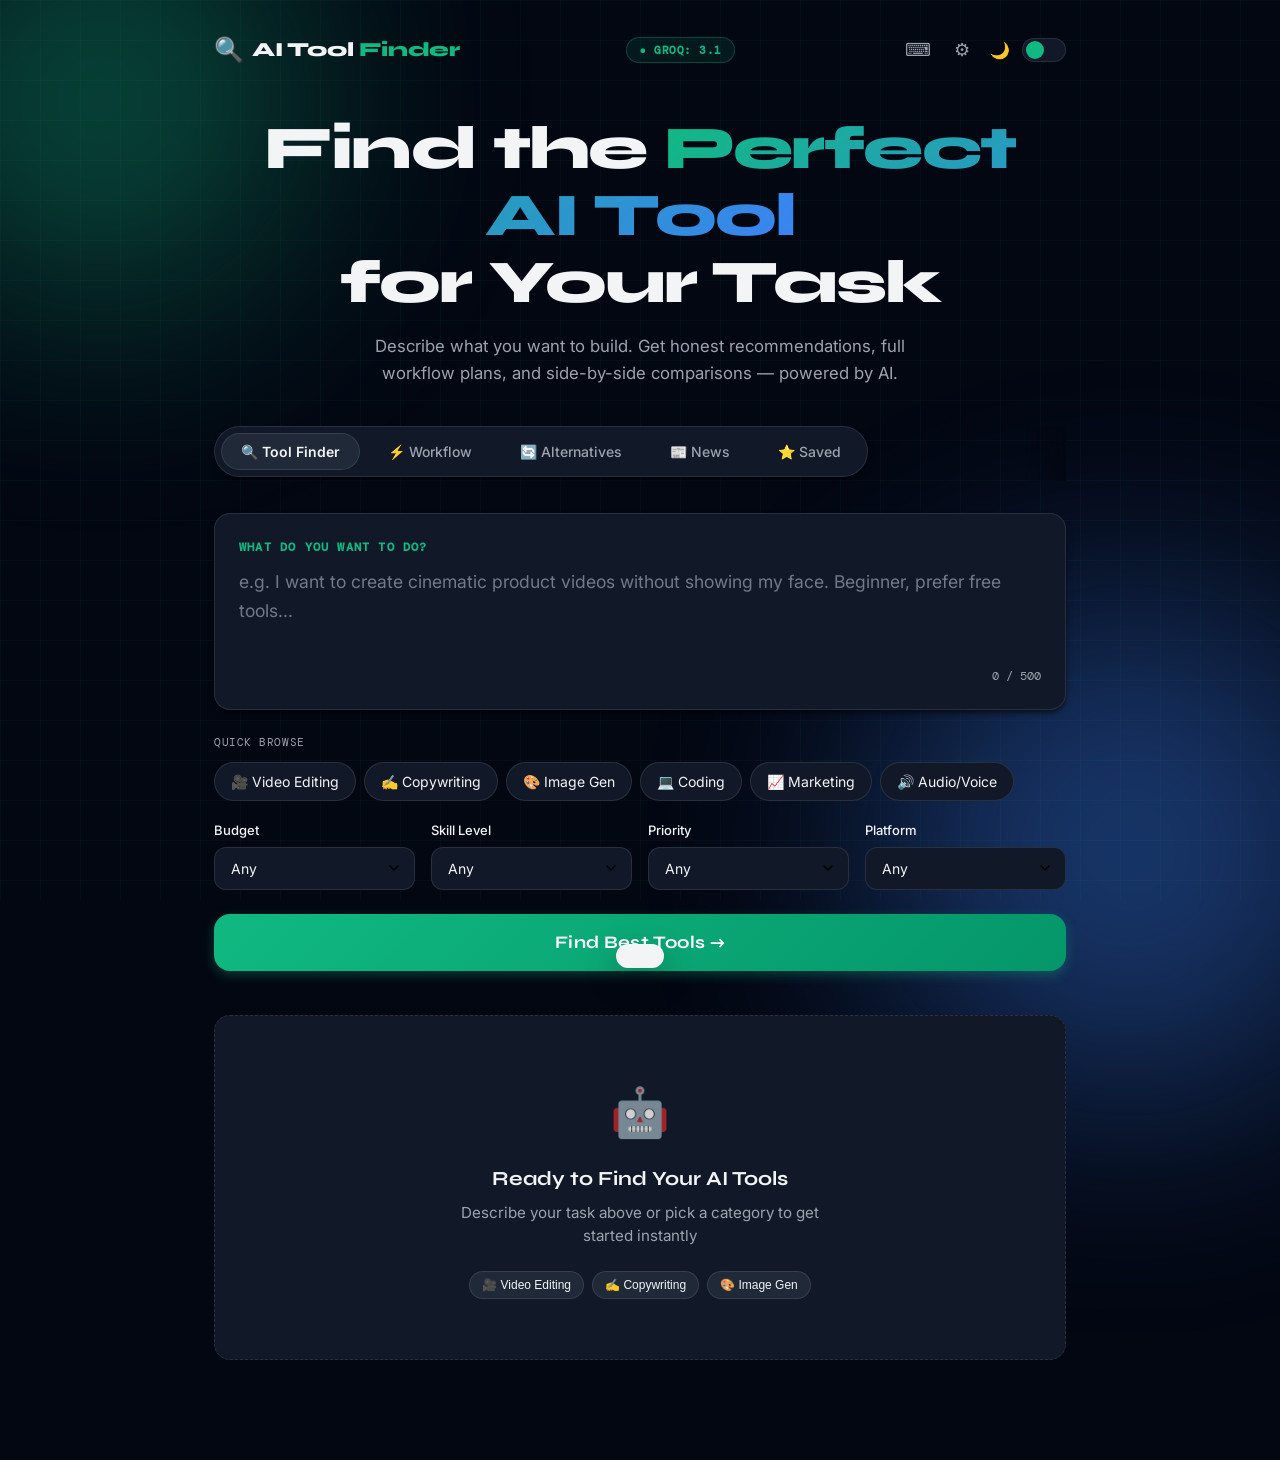
==== commit 6936db72: "Add files via upload" ====
--- a/index.html
+++ b/index.html
@@ -1,256 +1,66 @@
 <!DOCTYPE html>
 <html lang="en">
 <head>
-  <meta charset="UTF-8">
-  <meta name="viewport" content="width=device-width, initial-scale=1.0">
-  <title>AI Tool Finder</title>
-  <link rel="preconnect" href="https://fonts.googleapis.com">
-  <link href="https://fonts.googleapis.com/css2?family=Syne:wght@400;600;700;800&family=DM+Sans:wght@300;400;500&family=DM+Mono:wght@400;500&display=swap" rel="stylesheet">
-  <style>
-    :root {
-      --bg: #080b10; --surface: #0d1117; --surface2: #111722;
-      --border: rgba(255,255,255,0.07); --accent: #00e5a0; --accent2: #005cff;
-      --text: #e8eaf0; --muted: #5a6480; --card-bg: rgba(255,255,255,0.03);
-      --grid: rgba(0,229,160,0.03); --glow: rgba(0,92,255,0.08);
-    }
-    body.light {
-      --bg: #f4f6fb; --surface: #fff; --surface2: #eef1f7;
-      --border: rgba(0,0,0,0.08); --text: #111827; --muted: #6b7280;
-      --card-bg: rgba(0,0,0,0.02); --grid: rgba(0,150,100,0.04); --glow: rgba(0,92,255,0.04);
-    }
-    * { box-sizing: border-box; margin: 0; padding: 0; }
-    body { background: var(--bg); color: var(--text); font-family: 'DM Sans', sans-serif; min-height: 100vh; overflow-x: hidden; transition: background .3s, color .3s; }
-    body::before { content: ''; position: fixed; inset: 0; background-image: linear-gradient(var(--grid) 1px,transparent 1px),linear-gradient(90deg,var(--grid) 1px,transparent 1px); background-size: 60px 60px; pointer-events: none; z-index: 0; }
-    body::after { content: ''; position: fixed; top: -200px; left: -200px; width: 600px; height: 600px; background: radial-gradient(circle,var(--glow) 0%,transparent 70%); pointer-events: none; z-index: 0; }
-    .page { position: relative; z-index: 1; max-width: 900px; margin: 0 auto; padding: 48px 24px 100px; }
-
-    /* TOPBAR */
-    .topbar { display: flex; align-items: center; justify-content: space-between; margin-bottom: 40px; flex-wrap: wrap; gap: 12px; }
-    .badge { display: inline-flex; align-items: center; gap: 7px; padding: 6px 14px; border-radius: 99px; border: 1px solid rgba(0,229,160,0.3); background: rgba(0,229,160,0.05); font-family: 'DM Mono',monospace; font-size: 11px; color: var(--accent); letter-spacing: .08em; text-transform: uppercase; }
-    .badge::before { content: ''; width: 6px; height: 6px; border-radius: 50%; background: var(--accent); animation: pulse 2s infinite; }
-    @keyframes pulse { 0%,100%{opacity:1;transform:scale(1)} 50%{opacity:.5;transform:scale(.8)} }
-    .topbar-right { display: flex; align-items: center; gap: 10px; }
-    .theme-icon { font-size: 15px; cursor: pointer; }
-    .theme-toggle { width: 44px; height: 24px; background: var(--surface); border: 1px solid var(--border); border-radius: 99px; cursor: pointer; position: relative; transition: all .3s; }
-    .theme-toggle::after { content: ''; position: absolute; top: 3px; left: 3px; width: 16px; height: 16px; border-radius: 50%; background: var(--accent); transition: all .3s; }
-    body.light .theme-toggle::after { transform: translateX(20px); }
-
-    /* HEADER */
-    h1 { font-family: 'Syne',sans-serif; font-size: clamp(2rem,5vw,3.4rem); font-weight: 800; line-height: 1.05; letter-spacing: -.02em; margin-bottom: 12px; }
-    h1 span { background: linear-gradient(135deg,var(--accent),var(--accent2)); -webkit-background-clip: text; -webkit-text-fill-color: transparent; background-clip: text; }
-    .subtitle { font-size: .98rem; color: var(--muted); font-weight: 300; line-height: 1.6; max-width: 520px; margin-bottom: 32px; }
-
-    /* TABS */
-    .tabs { display: flex; gap: 4px; background: var(--surface); border: 1px solid var(--border); border-radius: 14px; padding: 5px; margin-bottom: 24px; overflow-x: auto; scrollbar-width: none; }
-    .tabs::-webkit-scrollbar { display: none; }
-    .tab-btn { flex: 1; min-width: max-content; padding: 10px 16px; border-radius: 10px; border: none; background: transparent; color: var(--muted); font-family: 'DM Sans',sans-serif; font-size: 13px; font-weight: 500; cursor: pointer; transition: all .2s; white-space: nowrap; }
-    .tab-btn.active { background: linear-gradient(135deg,var(--accent),var(--accent2)); color: #000; font-weight: 700; }
-
-    /* PANELS */
-    .panel { display: none; }
-    .panel.active { display: block; }
-
-    /* SEARCH BOX */
-    .search-box { background: var(--surface); border: 1px solid var(--border); border-radius: 18px; padding: 22px; margin-bottom: 14px; transition: border-color .3s; }
-    .search-box:focus-within { border-color: rgba(0,229,160,.3); }
-    .search-label { font-family: 'DM Mono',monospace; font-size: 11px; color: var(--accent); text-transform: uppercase; letter-spacing: .1em; margin-bottom: 10px; }
-    textarea { width: 100%; background: transparent; border: none; outline: none; color: var(--text); font-family: 'DM Sans',sans-serif; font-size: 1rem; line-height: 1.6; resize: none; min-height: 70px; }
-    textarea::placeholder { color: var(--muted); }
-    .char-count { text-align: right; font-family: 'DM Mono',monospace; font-size: 11px; color: var(--muted); margin-top: 6px; }
-
-    /* HISTORY */
-    .history-wrap { margin-bottom: 14px; display: none; }
-    .history-wrap.visible { display: block; }
-    .history-label { font-family: 'DM Mono',monospace; font-size: 10px; color: var(--muted); text-transform: uppercase; letter-spacing: .08em; margin-bottom: 8px; }
-    .history-pills { display: flex; flex-wrap: wrap; gap: 7px; }
-    .history-pill { display: inline-flex; align-items: center; gap: 6px; padding: 5px 11px; border-radius: 99px; background: var(--surface2); border: 1px solid var(--border); font-size: 12px; color: var(--muted); cursor: pointer; transition: all .2s; max-width: 200px; }
-    .history-pill span { overflow: hidden; text-overflow: ellipsis; white-space: nowrap; }
-    .history-pill:hover { border-color: rgba(0,229,160,.3); color: var(--accent); }
-    .history-del { font-size: 13px; opacity: .5; flex-shrink: 0; }
-    .history-del:hover { opacity: 1; color: #ff6b6b; }
-
-    /* FILTERS */
-    .filters { display: grid; grid-template-columns: repeat(auto-fit,minmax(140px,1fr)); gap: 10px; margin-bottom: 16px; }
-    .filter-group { display: flex; flex-direction: column; gap: 5px; }
-    .filter-label { font-family: 'DM Mono',monospace; font-size: 10px; color: var(--muted); text-transform: uppercase; letter-spacing: .08em; }
-    select { background: var(--surface); border: 1px solid var(--border); border-radius: 10px; color: var(--text); font-family: 'DM Sans',sans-serif; font-size: 13px; padding: 10px 14px; outline: none; cursor: pointer; appearance: none; background-image: url("data:image/svg+xml,%3Csvg xmlns='http://www.w3.org/2000/svg' width='12' height='12' viewBox='0 0 24 24' fill='none' stroke='%235a6480' stroke-width='2'%3E%3Cpolyline points='6 9 12 15 18 9'%3E%3C/polyline%3E%3C/svg%3E"); background-repeat: no-repeat; background-position: right 12px center; padding-right: 34px; transition: border-color .2s; }
-    select:focus { border-color: rgba(0,229,160,.4); }
-    select option { background: var(--surface); }
-
-    /* BUTTONS */
-    .find-btn { width: 100%; padding: 15px; background: linear-gradient(135deg,var(--accent),#00b87a); border: none; border-radius: 13px; color: #000; font-family: 'Syne',sans-serif; font-size: .95rem; font-weight: 700; letter-spacing: .02em; cursor: pointer; transition: all .25s; margin-bottom: 6px; }
-    .find-btn:hover:not(:disabled) { transform: translateY(-2px); box-shadow: 0 12px 36px rgba(0,229,160,.3); }
-    .find-btn:disabled { opacity: .6; cursor: not-allowed; transform: none; }
-    .outline-btn { padding: 8px 16px; border-radius: 9px; border: 1px solid var(--border); background: transparent; color: var(--muted); font-family: 'DM Sans',sans-serif; font-size: 12px; cursor: pointer; transition: all .2s; display: inline-flex; align-items: center; gap: 5px; }
-    .outline-btn:hover { border-color: rgba(0,229,160,.3); color: var(--accent); }
-
-    /* LOADING */
-    .loading { display: none; text-align: center; padding: 44px 0; }
-    .loading.active { display: block; }
-    .spinner-wrap { display: flex; justify-content: center; margin-bottom: 16px; }
-    .spinner { width: 40px; height: 40px; border: 2px solid var(--border); border-top-color: var(--accent); border-radius: 50%; animation: spin .8s linear infinite; }
-    @keyframes spin { to { transform: rotate(360deg); } }
-    .loading-text { font-family: 'DM Mono',monospace; font-size: 13px; color: var(--muted); }
-    .loading-text span { color: var(--accent); animation: blink 1.2s infinite; }
-    @keyframes blink { 0%,100%{opacity:1} 50%{opacity:.3} }
-
-    /* ERROR */
-    .error-box { display: none; background: rgba(255,70,70,.05); border: 1px solid rgba(255,70,70,.2); border-radius: 12px; padding: 14px 18px; color: #ff8080; font-size: 14px; margin-top: 10px; }
-    .error-box.visible { display: block; }
-
-    /* RESULTS HEADER */
-    .results-header { display: none; align-items: center; gap: 10px; margin-bottom: 18px; padding-bottom: 14px; border-bottom: 1px solid var(--border); flex-wrap: wrap; }
-    .results-header.visible { display: flex; }
-    .results-title { font-family: 'Syne',sans-serif; font-size: 1.05rem; font-weight: 700; }
-    .results-count { font-family: 'DM Mono',monospace; font-size: 12px; color: var(--muted); margin-right: auto; }
-
-    /* CARDS */
-    .cards { display: flex; flex-direction: column; gap: 12px; }
-    .card { background: var(--card-bg); border: 1px solid var(--border); border-radius: 17px; padding: 22px 24px; opacity: 0; transform: translateY(16px); animation: slideUp .4s forwards; transition: border-color .3s,transform .3s; position: relative; overflow: hidden; }
-    .card::before { content: ''; position: absolute; top: 0; left: 0; right: 0; height: 2px; background: linear-gradient(90deg,var(--accent),var(--accent2)); opacity: 0; transition: opacity .3s; }
-    .card:hover { border-color: rgba(0,229,160,.2); transform: translateY(-2px); }
-    .card:hover::before { opacity: 1; }
-    .card.compare-selected { border-color: var(--accent); box-shadow: 0 0 0 2px rgba(0,229,160,.15); }
-    .card.compare-selected::before { opacity: 1; }
-    @keyframes slideUp { to { opacity: 1; transform: translateY(0); } }
-    .card:nth-child(2){animation-delay:.08s} .card:nth-child(3){animation-delay:.16s} .card:nth-child(4){animation-delay:.24s}
-
-    .card-top { display: flex; align-items: flex-start; justify-content: space-between; gap: 12px; margin-bottom: 12px; }
-    .card-left { display: flex; align-items: flex-start; gap: 10px; flex: 1; }
-    .compare-cb { margin-top: 5px; accent-color: var(--accent); cursor: pointer; width: 15px; height: 15px; flex-shrink: 0; }
-    .card-name { flex: 1; }
-    .rank { font-family: 'DM Mono',monospace; font-size: 10px; color: var(--accent); text-transform: uppercase; letter-spacing: .1em; margin-bottom: 3px; }
-    .card h3 { font-family: 'Syne',sans-serif; font-size: 1.2rem; font-weight: 700; }
-    .tagline { font-size: 13px; color: var(--muted); margin-top: 2px; }
-    .price-badge { flex-shrink: 0; padding: 4px 11px; border-radius: 99px; font-family: 'DM Mono',monospace; font-size: 10px; font-weight: 500; text-transform: uppercase; letter-spacing: .06em; }
-    .price-free { background: rgba(0,229,160,.1); color: var(--accent); border: 1px solid rgba(0,229,160,.2); }
-    .price-freemium { background: rgba(0,92,255,.1); color: #6ea8ff; border: 1px solid rgba(0,92,255,.2); }
-    .price-paid { background: rgba(255,180,0,.08); color: #f0a830; border: 1px solid rgba(255,180,0,.2); }
-
-    .why-box { background: rgba(0,229,160,.04); border: 1px solid rgba(0,229,160,.1); border-radius: 10px; padding: 11px 13px; margin-bottom: 12px; font-size: 13px; line-height: 1.6; color: var(--text); opacity: .85; }
-    .pros-cons { display: grid; grid-template-columns: 1fr 1fr; gap: 12px; margin-bottom: 14px; }
-    .pros-list,.cons-list { display: flex; flex-direction: column; gap: 5px; }
-    .pc-label { font-family: 'DM Mono',monospace; font-size: 10px; text-transform: uppercase; letter-spacing: .08em; margin-bottom: 4px; }
-    .pros-list .pc-label { color: var(--accent); } .cons-list .pc-label { color: #ff6b6b; }
-    .pro-item,.con-item { display: flex; align-items: flex-start; gap: 6px; font-size: 13px; color: var(--muted); line-height: 1.5; }
-    .pro-item::before { content: '+'; color: var(--accent); font-weight: 700; flex-shrink: 0; }
-    .con-item::before { content: '−'; color: #ff6b6b; font-weight: 700; flex-shrink: 0; }
-    .card-footer { display: flex; align-items: center; justify-content: space-between; gap: 10px; padding-top: 12px; border-top: 1px solid var(--border); flex-wrap: wrap; }
-    .use-case { font-family: 'DM Mono',monospace; font-size: 11px; color: var(--muted); }
-    .visit-btn { display: inline-flex; align-items: center; gap: 5px; padding: 7px 14px; border-radius: 8px; border: 1px solid rgba(0,229,160,.3); color: var(--accent); font-family: 'DM Sans',sans-serif; font-size: 13px; font-weight: 500; text-decoration: none; transition: all .2s; }
-    .visit-btn:hover { background: rgba(0,229,160,.08); border-color: var(--accent); }
-    .visit-btn svg { width: 11px; height: 11px; }
-
-    /* COMPARE BANNER */
-    .compare-banner { display: none; align-items: center; justify-content: space-between; padding: 11px 16px; border-radius: 11px; border: 1px solid rgba(0,229,160,.3); background: rgba(0,229,160,.05); margin-top: 10px; gap: 10px; flex-wrap: wrap; }
-    .compare-banner.visible { display: flex; }
-    .compare-banner-text { font-size: 13px; color: var(--accent); }
-    .compare-now-btn { padding: 7px 18px; border-radius: 8px; background: var(--accent); border: none; color: #000; font-family: 'Syne',sans-serif; font-weight: 700; font-size: 13px; cursor: pointer; transition: opacity .2s; }
-    .compare-now-btn:hover { opacity: .85; }
-
-    /* MODAL */
-    .modal-overlay { display: none; position: fixed; inset: 0; background: rgba(0,0,0,.82); backdrop-filter: blur(6px); z-index: 1000; align-items: center; justify-content: center; padding: 20px; }
-    .modal-overlay.open { display: flex; }
-    .modal { background: var(--surface); border: 1px solid var(--border); border-radius: 22px; width: 100%; max-width: 800px; max-height: 90vh; overflow-y: auto; padding: 28px; animation: slideUp .3s forwards; }
-    .modal-header { display: flex; align-items: center; justify-content: space-between; margin-bottom: 24px; }
-    .modal-title { font-family: 'Syne',sans-serif; font-size: 1.3rem; font-weight: 700; }
-    .modal-close { width: 32px; height: 32px; border-radius: 50%; border: 1px solid var(--border); background: transparent; color: var(--muted); font-size: 16px; cursor: pointer; display: flex; align-items: center; justify-content: center; transition: all .2s; }
-    .modal-close:hover { border-color: #ff6b6b; color: #ff6b6b; }
-    .compare-grid { display: grid; grid-template-columns: 100px 1fr 1fr; gap: 0; }
-    .cg-header { font-family: 'Syne',sans-serif; font-weight: 700; font-size: 1rem; color: var(--accent); padding: 12px 14px; border-bottom: 2px solid var(--border); }
-    .cg-label { font-family: 'DM Mono',monospace; font-size: 10px; color: var(--muted); text-transform: uppercase; letter-spacing: .06em; padding: 12px 14px; border-bottom: 1px solid var(--border); display: flex; align-items: center; }
-    .cg-cell { font-size: 13px; padding: 12px 14px; border-bottom: 1px solid var(--border); line-height: 1.5; }
-    .cg-cell:hover { background: rgba(0,229,160,.02); }
-
-    /* WORKFLOW */
-    .workflow-steps { display: flex; flex-direction: column; gap: 14px; margin-top: 20px; }
-    .step-card { background: var(--card-bg); border: 1px solid var(--border); border-radius: 15px; padding: 20px 22px; opacity: 0; transform: translateY(14px); animation: slideUp .4s forwards; }
-    .step-card:nth-child(2){animation-delay:.08s} .step-card:nth-child(3){animation-delay:.16s} .step-card:nth-child(4){animation-delay:.24s} .step-card:nth-child(5){animation-delay:.32s}
-    .step-header { display: flex; align-items: flex-start; gap: 12px; margin-bottom: 12px; }
-    .step-num { width: 30px; height: 30px; border-radius: 50%; flex-shrink: 0; background: linear-gradient(135deg,var(--accent),var(--accent2)); color: #000; font-family: 'Syne',sans-serif; font-weight: 700; font-size: 13px; display: flex; align-items: center; justify-content: center; }
-    .step-info { flex: 1; }
-    .step-name { font-family: 'Syne',sans-serif; font-size: 1rem; font-weight: 700; margin-bottom: 2px; }
-    .step-desc { font-size: 13px; color: var(--muted); }
-    .step-tools { display: flex; flex-wrap: wrap; gap: 8px; }
-    .step-tool { display: inline-flex; align-items: center; gap: 6px; padding: 6px 13px; border-radius: 99px; background: var(--surface2); border: 1px solid var(--border); font-size: 13px; color: var(--text); text-decoration: none; transition: all .2s; }
-    .step-tool:hover { border-color: rgba(0,229,160,.4); color: var(--accent); }
-    .step-badge { font-family: 'DM Mono',monospace; font-size: 9px; padding: 2px 6px; border-radius: 4px; background: rgba(0,229,160,.1); color: var(--accent); }
-
-    /* ALT INPUT */
-    .alt-row { display: flex; gap: 10px; margin-bottom: 18px; }
-    .alt-input { flex: 1; background: var(--surface); border: 1px solid var(--border); border-radius: 12px; color: var(--text); font-family: 'DM Sans',sans-serif; font-size: 15px; padding: 13px 16px; outline: none; transition: border-color .2s; }
-    .alt-input:focus { border-color: rgba(0,229,160,.4); }
-    .alt-input::placeholder { color: var(--muted); }
-    .alt-btn { padding: 13px 22px; background: linear-gradient(135deg,var(--accent),#00b87a); border: none; border-radius: 12px; color: #000; font-family: 'Syne',sans-serif; font-size: 14px; font-weight: 700; cursor: pointer; transition: all .2s; white-space: nowrap; }
-    .alt-btn:hover:not(:disabled) { transform: translateY(-1px); box-shadow: 0 8px 24px rgba(0,229,160,.3); }
-    .alt-btn:disabled { opacity: .6; cursor: not-allowed; }
-
-    /* NEWS */
-    .news-grid { display: flex; flex-direction: column; gap: 10px; }
-    .news-card { background: var(--card-bg); border: 1px solid var(--border); border-radius: 13px; padding: 18px 20px; display: flex; align-items: flex-start; gap: 14px; opacity: 0; transform: translateY(12px); animation: slideUp .4s forwards; transition: border-color .2s; }
-    .news-card:hover { border-color: rgba(0,229,160,.2); }
-    .news-card:nth-child(2){animation-delay:.06s} .news-card:nth-child(3){animation-delay:.12s} .news-card:nth-child(4){animation-delay:.18s} .news-card:nth-child(5){animation-delay:.24s}
-    .news-icon { width: 40px; height: 40px; border-radius: 10px; flex-shrink: 0; background: linear-gradient(135deg,rgba(0,229,160,.12),rgba(0,92,255,.12)); display: flex; align-items: center; justify-content: center; font-size: 18px; }
-    .news-body { flex: 1; }
-    .news-title { font-family: 'Syne',sans-serif; font-weight: 700; font-size: 14px; margin-bottom: 4px; display: flex; align-items: center; gap: 8px; flex-wrap: wrap; }
-    .news-title a { color: var(--text); text-decoration: none; }
-    .news-title a:hover { color: var(--accent); }
-    .news-desc { font-size: 13px; color: var(--muted); line-height: 1.5; margin-bottom: 8px; }
-    .news-meta { display: flex; gap: 8px; flex-wrap: wrap; align-items: center; }
-    .news-tag { font-family: 'DM Mono',monospace; font-size: 10px; padding: 3px 8px; border-radius: 5px; background: rgba(0,229,160,.08); color: var(--accent); text-transform: uppercase; letter-spacing: .06em; }
-    .news-cat { font-family: 'DM Mono',monospace; font-size: 10px; color: var(--muted); text-transform: uppercase; letter-spacing: .06em; }
-
-    /* SECTION TITLES */
-    .section-title { font-family: 'Syne',sans-serif; font-size: 1.1rem; font-weight: 700; margin-bottom: 5px; }
-    .section-sub { font-size: 13px; color: var(--muted); margin-bottom: 18px; }
-
-    /* TOAST */
-    .toast { position: fixed; bottom: 28px; left: 50%; transform: translateX(-50%) translateY(80px); background: var(--accent); color: #000; font-family: 'DM Sans',sans-serif; font-weight: 600; font-size: 14px; padding: 11px 22px; border-radius: 99px; box-shadow: 0 8px 28px rgba(0,0,0,.3); z-index: 2000; transition: transform .3s; white-space: nowrap; }
-    .toast.show { transform: translateX(-50%) translateY(0); }
-
-    @media(max-width:600px) {
-      .pros-cons{grid-template-columns:1fr} .card{padding:16px} .modal{padding:18px}
-      .alt-row{flex-direction:column} .compare-grid{grid-template-columns:80px 1fr 1fr}
-    }
-  </style>
+<meta charset="UTF-8">
+<meta name="viewport" content="width=device-width,initial-scale=1">
+<title>AI Tool Finder — Find Perfect AI Tools Instantly</title>
+<meta name="description" content="Describe your task and get AI-powered recommendations for the best AI tools with comparisons, workflows, and alternatives.">
+<link rel="preconnect" href="https://fonts.googleapis.com">
+<link href="https://fonts.googleapis.com/css2?family=Syne:wght@700;800&family=Inter:wght@400;500;600&family=DM+Mono:wght@400&display=swap" rel="stylesheet">
+<link rel="stylesheet" href="style.css">
 </head>
 <body>
+<div class="orb orb1"></div>
+<div class="orb orb2"></div>
 <div class="page">
 
-  <!-- Topbar -->
+  <!-- TOPBAR -->
   <div class="topbar">
-    <div class="badge">AI-Powered · Groq Fast Inference</div>
+    <div class="logo">
+      <div class="logo-icon">🔍</div>
+      <div class="logo-text">AI Tool <span>Finder</span></div>
+    </div>
+    <div class="badge" id="modelBadge">● Groq Powered</div>
     <div class="topbar-right">
-      <span class="theme-icon" id="themeIcon">🌙</span>
+      <button class="icon-btn" id="kbBtn" title="Keyboard shortcuts (?)">⌨</button>
+      <button class="icon-btn" id="settingsBtn" title="Settings (Ctrl+,)">⚙</button>
+      <span id="themeIcon" style="cursor:pointer;font-size:16px;line-height:1">🌙</span>
       <div class="theme-toggle" id="themeToggle"></div>
     </div>
   </div>
 
-  <!-- Header -->
-  <h1>Find the <span>Perfect AI Tool</span><br>for Your Task</h1>
-  <p class="subtitle">Describe what you want to build. Get honest recommendations, full workflow plans, and side-by-side comparisons — powered by AI.</p>
-
-  <!-- Tabs -->
-  <div class="tabs">
-    <button class="tab-btn active" data-tab="finder" onclick="switchTab(this,'finder')">🔍 Tool Finder</button>
-    <button class="tab-btn" data-tab="workflow" onclick="switchTab(this,'workflow')">⚡ Workflow Builder</button>
-    <button class="tab-btn" data-tab="alternatives" onclick="switchTab(this,'alternatives')">🔄 Alternatives</button>
-    <button class="tab-btn" data-tab="news" onclick="switchTab(this,'news')">📰 News Feed</button>
-  </div>
-
-  <!-- ══ FINDER ══ -->
+  <!-- HERO -->
+  <div class="hero">
+    <h1>Find the <span class="grad">Perfect AI Tool</span><br>for Your Task</h1>
+    <p class="subtitle">Describe what you want to build. Get honest recommendations, full workflow plans, and side-by-side comparisons — powered by AI.</p>
+  </div>
+
+  <!-- TABS -->
+  <div class="tabs-wrap">
+    <div class="tabs" id="tabs">
+      <button class="tab-btn active" data-tab="finder" id="tab-finder">🔍 Tool Finder</button>
+      <button class="tab-btn" data-tab="workflow" id="tab-workflow">⚡ Workflow</button>
+      <button class="tab-btn" data-tab="alternatives" id="tab-alternatives">🔄 Alternatives</button>
+      <button class="tab-btn" data-tab="news" id="tab-news">📰 News</button>
+      <button class="tab-btn" data-tab="saved" id="tab-saved">⭐ Saved <span class="tab-count" id="savedCount">0</span></button>
+    </div>
+  </div>
+
+  <!-- FINDER -->
   <div class="panel active" id="panel-finder">
     <div class="search-box">
       <div class="search-label">What do you want to do?</div>
       <textarea id="userPrompt" placeholder="e.g. I want to create cinematic product videos without showing my face. Beginner, prefer free tools..." rows="3"></textarea>
       <div class="char-count"><span id="charCount">0</span> / 500</div>
     </div>
-
     <div class="history-wrap" id="historyWrap">
       <div class="history-label">Recent searches</div>
       <div class="history-pills" id="historyPills"></div>
     </div>
-
+    <div class="cat-section">
+      <div class="cat-label">Quick Browse</div>
+      <div class="cat-chips" id="catChips"></div>
+    </div>
     <div class="filters">
       <div class="filter-group">
         <div class="filter-label">Budget</div>
@@ -269,28 +79,34 @@
         <select id="platform"><option value="">Any</option><option value="web">Web / Browser</option><option value="desktop">Desktop App</option><option value="api">API / Developer</option><option value="mobile">Mobile</option></select>
       </div>
     </div>
-
     <button class="find-btn" id="findBtn" onclick="findTools()">Find Best Tools →</button>
-
     <div class="compare-banner" id="compareBanner">
       <span class="compare-banner-text" id="compareBannerText">Select 2 tools to compare</span>
       <button class="compare-now-btn" id="compareNowBtn" style="display:none" onclick="openCompare()">Compare Now →</button>
     </div>
-
     <div class="loading" id="loading"><div class="spinner-wrap"><div class="spinner"></div></div><div class="loading-text">Analysing your requirements<span>...</span></div></div>
     <div class="error-box" id="errorBox"></div>
-
     <div style="margin-top:28px">
       <div class="results-header" id="resultsHeader">
         <div class="results-title">Recommended Tools</div>
         <div class="results-count" id="resultsCount"></div>
-        <button class="outline-btn" onclick="copyResults()">📋 Copy Summary</button>
+        <div class="results-actions">
+          <button class="outline-btn" onclick="copyResults()">📋 Copy</button>
+          <button class="outline-btn" onclick="exportJSON()">📥 JSON</button>
+          <button class="outline-btn" onclick="exportPDF()">🖨 PDF</button>
+        </div>
+      </div>
+      <div id="emptyFinder" class="empty-state">
+        <div class="empty-icon">🤖</div>
+        <div class="empty-title">Ready to Find Your AI Tools</div>
+        <div class="empty-desc">Describe your task above or pick a category to get started instantly</div>
+        <div class="suggest-row" id="suggestRow"></div>
       </div>
       <div class="cards" id="cards"></div>
     </div>
   </div>
 
-  <!-- ══ WORKFLOW ══ -->
+  <!-- WORKFLOW -->
   <div class="panel" id="panel-workflow">
     <div class="section-title">Multi-Tool Workflow Builder</div>
     <p class="section-sub">Describe a full project goal. Get a step-by-step AI toolkit — best tool for each stage.</p>
@@ -301,13 +117,16 @@
     <button class="find-btn" id="workflowBtn" onclick="buildWorkflow()">Build My Toolkit →</button>
     <div class="loading" id="workflowLoading"><div class="spinner-wrap"><div class="spinner"></div></div><div class="loading-text">Building your workflow<span>...</span></div></div>
     <div class="error-box" id="workflowError"></div>
+    <div class="workflow-actions" id="workflowActions" style="display:none">
+      <button class="outline-btn" onclick="copyWorkflow()">📋 Copy as Checklist</button>
+    </div>
     <div class="workflow-steps" id="workflowSteps"></div>
   </div>
 
-  <!-- ══ ALTERNATIVES ══ -->
+  <!-- ALTERNATIVES -->
   <div class="panel" id="panel-alternatives">
     <div class="section-title">Alternatives Finder</div>
-    <p class="section-sub">Type any AI tool name — get 3 honest alternatives with pros, cons & comparison.</p>
+    <p class="section-sub">Type any AI tool name — get 3 honest alternatives with pros, cons &amp; comparison.</p>
     <div class="alt-row">
       <input type="text" class="alt-input" id="altInput" placeholder="e.g. Midjourney, ChatGPT, Runway ML..." onkeydown="if(event.key==='Enter')findAlts()">
       <button class="alt-btn" id="altBtn" onclick="findAlts()">Find Alternatives →</button>
@@ -317,7 +136,7 @@
     <div class="cards" id="altCards"></div>
   </div>
 
-  <!-- ══ NEWS ══ -->
+  <!-- NEWS -->
   <div class="panel" id="panel-news">
     <div class="section-title">AI Tool News Feed</div>
     <p class="section-sub">Recently launched and trending AI tools — generated fresh on demand.</p>
@@ -327,9 +146,24 @@
     <div class="news-grid" id="newsGrid"></div>
   </div>
 
-</div>
-
-<!-- Compare Modal -->
+  <!-- SAVED -->
+  <div class="panel" id="panel-saved">
+    <div class="section-title">⭐ Saved Tools</div>
+    <p class="section-sub">Your bookmarked AI tools — saved locally in your browser.</p>
+    <div id="savedEmpty" class="empty-state">
+      <div class="empty-icon">⭐</div>
+      <div class="empty-title">No Saved Tools Yet</div>
+      <div class="empty-desc">Click the ☆ icon on any tool card to bookmark it here</div>
+    </div>
+    <div class="cards" id="savedCards"></div>
+    <div id="clearSavedWrap" style="margin-top:16px;display:none">
+      <button class="outline-btn" onclick="clearSaved()">🗑 Clear All Saved</button>
+    </div>
+  </div>
+
+</div><!-- end .page -->
+
+<!-- COMPARE MODAL -->
 <div class="modal-overlay" id="compareModal" onclick="if(event.target===this)closeCompare()">
   <div class="modal">
     <div class="modal-header">
@@ -340,270 +174,44 @@
   </div>
 </div>
 
-<!-- Toast -->
+<!-- SETTINGS MODAL -->
+<div class="modal-overlay" id="settingsModal" onclick="if(event.target===this)closeSettings()">
+  <div class="modal" style="max-width:480px">
+    <div class="modal-header">
+      <div class="modal-title">⚙ Settings</div>
+      <button class="modal-close" onclick="closeSettings()">✕</button>
+    </div>
+    <div class="settings-body">
+
+      <div class="filter-label" style="margin-bottom:8px">AI Model</div>
+      <select id="modelSelect" style="width:100%;margin-bottom:20px">
+        <option value="llama-3.3-70b-versatile">Llama 3.3 70B — Best Quality ✨</option>
+        <option value="llama-3.1-8b-instant">Llama 3.1 8B — Fastest ⚡</option>
+        <option value="mixtral-8x7b-32768">Mixtral 8x7B — Balanced 🎯</option>
+      </select>
+      <button class="find-btn" onclick="saveSettings()">Save Settings ✓</button>
+    </div>
+  </div>
+</div>
+
+<!-- KEYBOARD MODAL -->
+<div class="modal-overlay" id="kbModal" onclick="if(event.target===this)closeKb()">
+  <div class="modal" style="max-width:420px">
+    <div class="modal-header">
+      <div class="modal-title">⌨ Keyboard Shortcuts</div>
+      <button class="modal-close" onclick="closeKb()">✕</button>
+    </div>
+    <div class="kb-list">
+      <div class="kb-row"><kbd>Ctrl + Enter</kbd><span>Run search / build</span></div>
+      <div class="kb-row"><kbd>Esc</kbd><span>Close any modal</span></div>
+      <div class="kb-row"><kbd>Ctrl + ,</kbd><span>Open Settings</span></div>
+      <div class="kb-row"><kbd>Ctrl + E</kbd><span>Export results as JSON</span></div>
+      <div class="kb-row"><kbd>?</kbd><span>Show this help</span></div>
+    </div>
+  </div>
+</div>
+
 <div class="toast" id="toast"></div>
-
-<script>
-  const GROQ_KEY = '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';
-  const MODEL = 'llama-3.1-8b-instant';
-
-  // ── THEME ──
-  document.getElementById('themeToggle').onclick = () => {
-    document.body.classList.toggle('light');
-    document.getElementById('themeIcon').textContent = document.body.classList.contains('light') ? '☀️' : '🌙';
-  };
-
-  // ── TABS ──
-  function switchTab(btn, tab) {
-    document.querySelectorAll('.tab-btn').forEach(b => b.classList.remove('active'));
-    document.querySelectorAll('.panel').forEach(p => p.classList.remove('active'));
-    btn.classList.add('active');
-    document.getElementById('panel-' + tab).classList.add('active');
-  }
-
-  // ── CHAR COUNT ──
-  const promptEl = document.getElementById('userPrompt');
-  const charCountEl = document.getElementById('charCount');
-  promptEl.addEventListener('input', () => {
-    const l = promptEl.value.length;
-    charCountEl.textContent = l;
-    charCountEl.style.color = l > 450 ? '#f0a830' : 'var(--muted)';
-    if (l > 500) promptEl.value = promptEl.value.slice(0,500);
-  });
-
-  // ── GROQ CALL ──
-  async function groq(sys, msg) {
-    const r = await fetch('https://api.groq.com/openai/v1/chat/completions', {
-      method: 'POST',
-      headers: { 'Content-Type': 'application/json', 'Authorization': `Bearer ${GROQ_KEY}` },
-      body: JSON.stringify({ model: MODEL, max_tokens: 1500, temperature: 0.7,
-        messages: [{ role:'system', content:sys }, { role:'user', content:msg }] })
-    });
-    if (!r.ok) { const e = await r.json().catch(()=>({})); throw new Error(e?.error?.message || `Error ${r.status}`); }
-    const d = await r.json();
-    return (d.choices[0].message.content || '').replace(/```json|```/g,'').trim();
-  }
-
-  // ── HISTORY ──
-  function getHist() { try { return JSON.parse(localStorage.getItem('aitf_h')||'[]'); } catch { return []; } }
-  function saveHist(q) {
-    let h = getHist().filter(x=>x!==q); h.unshift(q); h=h.slice(0,5);
-    localStorage.setItem('aitf_h', JSON.stringify(h)); renderHist();
-  }
-  function delHist(q,e) {
-    e.stopPropagation();
-    localStorage.setItem('aitf_h', JSON.stringify(getHist().filter(x=>x!==q))); renderHist();
-  }
-  function renderHist() {
-    const h = getHist(), wrap = document.getElementById('historyWrap'), pills = document.getElementById('historyPills');
-    if (!h.length) { wrap.classList.remove('visible'); return; }
-    wrap.classList.add('visible');
-    pills.innerHTML = h.map((q,i) => `<div class="history-pill" onclick="loadHist(${i})"><span>🕐 ${esc(q.slice(0,34))}${q.length>34?'…':''}</span><span class="history-del" onclick="delHist(getHist()[${i}],event)">✕</span></div>`).join('');
-  }
-  function loadHist(i) { const q=getHist()[i]; if(!q) return; promptEl.value=q; charCountEl.textContent=q.length; findTools(); }
-  renderHist();
-
-  // ── FINDER ──
-  let lastResults = [], selectedCmp = [];
-
-  async function findTools() {
-    const prompt = promptEl.value.trim();
-    if (!prompt) { showErr('errorBox','Please describe what you want to do.'); return; }
-    const filters = [];
-    ['budget','skill','priority','platform'].forEach(id => { const v=document.getElementById(id).value; if(v) filters.push(`${id}: ${v}`); });
-
-    setLoad('loading','findBtn',true,'Analysing...');
-    document.getElementById('cards').innerHTML='';
-    document.getElementById('resultsHeader').classList.remove('visible');
-    hideErr('errorBox'); selectedCmp=[]; updateBanner();
-
-    const sys = `You are an expert AI tools advisor. Return ONLY valid JSON array, no markdown. 3-4 objects each with: name, tagline, pricing(Free/Freemium/Paid), website(real URL), why(1-2 sentences), pros(2-3 item array), cons(2 item array), bestFor(string), category(string).`;
-    const msg = `User need: ${prompt}${filters.length?'\nPrefs: '+filters.join(', '):''}`;
-    try {
-      const tools = JSON.parse(await groq(sys,msg));
-      lastResults = tools; saveHist(prompt); renderCards(tools);
-    } catch(e) { showErr('errorBox','Error: '+e.message); }
-    finally { setLoad('loading','findBtn',false,'Find Best Tools →'); }
-  }
-
-  function renderCards(tools) {
-    const c = document.getElementById('cards');
-    const h = document.getElementById('resultsHeader');
-    c.innerHTML='';
-    h.classList.add('visible');
-    document.getElementById('resultsCount').textContent = `${tools.length} tools found`;
-    const rl=['Top Pick','2nd Choice','3rd Choice','4th Choice'];
-    tools.forEach((t,i) => {
-      const pc = t.pricing==='Free'?'price-free':t.pricing==='Freemium'?'price-freemium':'price-paid';
-      const pros=(t.pros||[]).map(p=>`<div class="pro-item">${esc(p)}</div>`).join('');
-      const cons=(t.cons||[]).map(p=>`<div class="con-item">${esc(p)}</div>`).join('');
-      const el=document.createElement('div'); el.className='card'; el.dataset.i=i;
-      el.innerHTML=`
-        <div class="card-top">
-          <div class="card-left">
-            <input type="checkbox" class="compare-cb" title="Select to compare" onchange="toggleCmp(${i},this)">
-            <div class="card-name">
-              <div class="rank">${rl[i]||'#'+(i+1)}</div>
-              <h3>${esc(t.name)}</h3>
-              <div class="tagline">${esc(t.tagline||'')}</div>
-            </div>
-          </div>
-          <div class="price-badge ${pc}">${esc(t.pricing)}</div>
-        </div>
-        <div class="why-box">💡 ${esc(t.why)}</div>
-        <div class="pros-cons">
-          <div class="pros-list"><div class="pc-label">Pros</div>${pros}</div>
-          <div class="cons-list"><div class="pc-label">Cons</div>${cons}</div>
-        </div>
-        <div class="card-footer">
-          <div class="use-case">Best for: ${esc(t.bestFor||'')}</div>
-          <a href="${esc(t.website)}" target="_blank" rel="noopener" class="visit-btn">Visit <svg viewBox="0 0 24 24" fill="none" stroke="currentColor" stroke-width="2"><line x1="7" y1="17" x2="17" y2="7"/><polyline points="7 7 17 7 17 17"/></svg></a>
-        </div>`;
-      c.appendChild(el);
-    });
-  }
-
-  // ── COMPARE ──
-  function toggleCmp(i, cb) {
-    const card = document.querySelector(`.card[data-i="${i}"]`);
-    if (cb.checked) {
-      if (selectedCmp.length >= 2) { cb.checked=false; showToast('Max 2 tools for comparison'); return; }
-      selectedCmp.push(i); card.classList.add('compare-selected');
-    } else {
-      selectedCmp=selectedCmp.filter(x=>x!==i); card.classList.remove('compare-selected');
-    }
-    updateBanner();
-  }
-  function updateBanner() {
-    const b=document.getElementById('compareBanner');
-    const bt=document.getElementById('compareBannerText');
-    const btn=document.getElementById('compareNowBtn');
-    if (!selectedCmp.length) { b.classList.remove('visible'); return; }
-    b.classList.add('visible');
-    if (selectedCmp.length===1) { bt.textContent='1 selected — pick one more'; btn.style.display='none'; }
-    else { bt.textContent=`${lastResults[selectedCmp[0]].name} vs ${lastResults[selectedCmp[1]].name}`; btn.style.display='block'; }
-  }
-  function openCompare() {
-    if (selectedCmp.length<2) return;
-    const [a,b] = selectedCmp.map(i=>lastResults[i]);
-    const rows=[
-      ['Pricing', a.pricing, b.pricing],
-      ['Category', a.category||'—', b.category||'—'],
-      ['Best For', a.bestFor||'—', b.bestFor||'—'],
-      ['Why Pick It', a.why, b.why],
-      ['Pros', (a.pros||[]).join(' · '), (b.pros||[]).join(' · ')],
-      ['Cons', (a.cons||[]).join(' · '), (b.cons||[]).join(' · ')],
-      ['Website', `<a href="${esc(a.website)}" target="_blank" style="color:var(--accent)">${esc(a.website)}</a>`, `<a href="${esc(b.website)}" target="_blank" style="color:var(--accent)">${esc(b.website)}</a>`]
-    ];
-    const g=document.getElementById('compareGrid');
-    g.innerHTML=`
-      <div class="cg-label"></div><div class="cg-header">${esc(a.name)}</div><div class="cg-header">${esc(b.name)}</div>
-      ${rows.map(([l,av,bv])=>`<div class="cg-label">${l}</div><div class="cg-cell">${av}</div><div class="cg-cell">${bv}</div>`).join('')}`;
-    document.getElementById('compareModal').classList.add('open');
-  }
-  function closeCompare() { document.getElementById('compareModal').classList.remove('open'); }
-
-  // ── COPY ──
-  function copyResults() {
-    if (!lastResults.length) return;
-    const txt = lastResults.map((t,i)=>`${i+1}. ${t.name} (${t.pricing})\n${t.tagline}\nWhy: ${t.why}\nPros: ${(t.pros||[]).join(', ')}\nCons: ${(t.cons||[]).join(', ')}\n${t.website}`).join('\n\n');
-    navigator.clipboard.writeText(txt).then(()=>showToast('Copied to clipboard ✓')).catch(()=>showToast('Copy failed'));
-  }
-
-  // ── WORKFLOW ──
-  async function buildWorkflow() {
-    const p = document.getElementById('workflowPrompt').value.trim();
-    if (!p) { showErr('workflowError','Describe your project goal.'); return; }
-    setLoad('workflowLoading','workflowBtn',true,'Building...');
-    document.getElementById('workflowSteps').innerHTML=''; hideErr('workflowError');
-    const sys=`You are an AI workflow expert. Return ONLY valid JSON array, no markdown. 4-6 step objects: step(name), description(one sentence), tools(array of 2-3 objects with name, website(real URL), pricing(Free/Freemium/Paid), note(short phrase)).`;
-    try {
-      const steps=JSON.parse(await groq(sys,`Project: ${p}\nCreate a step-by-step AI tool workflow.`));
-      const c=document.getElementById('workflowSteps'); c.innerHTML='';
-      steps.forEach((s,i)=>{
-        const t=(s.tools||[]).map(t=>`<a href="${esc(t.website)}" target="_blank" rel="noopener" class="step-tool">${esc(t.name)}<span class="step-badge">${esc(t.pricing||'')}</span></a>`).join('');
-        const el=document.createElement('div'); el.className='step-card';
-        el.innerHTML=`<div class="step-header"><div class="step-num">${i+1}</div><div class="step-info"><div class="step-name">${esc(s.step)}</div><div class="step-desc">${esc(s.description||'')}</div></div></div><div class="step-tools">${t}</div>`;
-        c.appendChild(el);
-      });
-    } catch(e) { showErr('workflowError','Error: '+e.message); }
-    finally { setLoad('workflowLoading','workflowBtn',false,'Build My Toolkit →'); }
-  }
-
-  // ── ALTERNATIVES ──
-  async function findAlts() {
-    const tool=document.getElementById('altInput').value.trim();
-    if (!tool) { showErr('altError','Enter a tool name.'); return; }
-    setLoad('altLoading','altBtn',true,'Finding...');
-    document.getElementById('altCards').innerHTML=''; hideErr('altError');
-    const sys=`You are an AI tools expert. Return ONLY valid JSON array, no markdown. Exactly 3 objects: name, tagline, pricing(Free/Freemium/Paid), website(real URL), why(1-2 sentences why it's a good alt), pros(2 strings), cons(2 strings), bestFor(string), similarity(short phrase).`;
-    try {
-      const alts=JSON.parse(await groq(sys,`Find 3 alternatives to "${tool}" with different strengths.`));
-      const c=document.getElementById('altCards'); c.innerHTML='';
-      alts.forEach((t,i)=>{
-        const pc=t.pricing==='Free'?'price-free':t.pricing==='Freemium'?'price-freemium':'price-paid';
-        const pros=(t.pros||[]).map(p=>`<div class="pro-item">${esc(p)}</div>`).join('');
-        const cons=(t.cons||[]).map(p=>`<div class="con-item">${esc(p)}</div>`).join('');
-        const el=document.createElement('div'); el.className='card';
-        el.innerHTML=`
-          <div class="card-top">
-            <div class="card-left">
-              <div class="card-name">
-                <div class="rank">Alt #${i+1} to ${esc(tool)}</div>
-                <h3>${esc(t.name)}</h3><div class="tagline">${esc(t.tagline||'')}</div>
-              </div>
-            </div>
-            <div class="price-badge ${pc}">${esc(t.pricing)}</div>
-          </div>
-          <div class="why-box">🔄 ${esc(t.why)}</div>
-          <div class="pros-cons">
-            <div class="pros-list"><div class="pc-label">Pros</div>${pros}</div>
-            <div class="cons-list"><div class="pc-label">Cons</div>${cons}</div>
-          </div>
-          <div class="card-footer">
-            <div class="use-case">Overlap: ${esc(t.similarity||'')}</div>
-            <a href="${esc(t.website)}" target="_blank" rel="noopener" class="visit-btn">Visit <svg viewBox="0 0 24 24" fill="none" stroke="currentColor" stroke-width="2"><line x1="7" y1="17" x2="17" y2="7"/><polyline points="7 7 17 7 17 17"/></svg></a>
-          </div>`;
-        c.appendChild(el);
-      });
-    } catch(e) { showErr('altError','Error: '+e.message); }
-    finally { setLoad('altLoading','altBtn',false,'Find Alternatives →'); }
-  }
-
-  // ── NEWS ──
-  const EMOJIS=['🚀','✨','🎯','🔥','💡','🛠','🌟','⚡','🎨','🧠'];
-  async function loadNews() {
-    setLoad('newsLoading','newsBtn',true,'Fetching...');
-    document.getElementById('newsGrid').innerHTML=''; hideErr('newsError');
-    const sys=`You are an AI industry analyst. Return ONLY valid JSON array, no markdown. 5-6 objects of recently trending AI tools: name, category(Image/Video/Audio/Writing/Coding/Productivity/Research/Design), description(2 sentences), pricing(Free/Freemium/Paid), website(real URL), highlight(one impressive phrase).`;
-    try {
-      const items=JSON.parse(await groq(sys,'List 5-6 recently trending or newly launched AI tools in 2024-2025. Mix different categories.'));
-      const g=document.getElementById('newsGrid'); g.innerHTML='';
-      items.forEach((item,i)=>{
-        const pc=item.pricing==='Free'?'price-free':item.pricing==='Freemium'?'price-freemium':'price-paid';
-        const el=document.createElement('div'); el.className='news-card';
-        el.innerHTML=`
-          <div class="news-icon">${EMOJIS[i%EMOJIS.length]}</div>
-          <div class="news-body">
-            <div class="news-title"><a href="${esc(item.website)}" target="_blank" rel="noopener">${esc(item.name)}</a><span class="price-badge ${pc}" style="font-size:9px;padding:3px 8px">${esc(item.pricing)}</span></div>
-            <div class="news-desc">${esc(item.description)}</div>
-            <div class="news-meta"><span class="news-tag">⭐ ${esc(item.highlight)}</span><span class="news-cat">${esc(item.category)}</span></div>
-          </div>`;
-        g.appendChild(el);
-      });
-    } catch(e) { showErr('newsError','Error: '+e.message); }
-    finally { setLoad('newsLoading','newsBtn',false,'Fetch Latest AI Tools →'); }
-  }
-
-  // ── UTILS ──
-  function esc(s) { const d=document.createElement('div'); d.textContent=String(s||''); return d.innerHTML; }
-  function setLoad(lid,bid,on,txt) { document.getElementById(lid).classList.toggle('active',on); const b=document.getElementById(bid); b.disabled=on; b.textContent=txt; }
-  function showErr(id,msg) { const e=document.getElementById(id); e.textContent='⚠ '+msg; e.classList.add('visible'); }
-  function hideErr(id) { document.getElementById(id).classList.remove('visible'); }
-  function showToast(msg) { const t=document.getElementById('toast'); t.textContent=msg; t.classList.add('show'); setTimeout(()=>t.classList.remove('show'),2500); }
-
-  document.getElementById('userPrompt').addEventListener('keydown',e=>{ if(e.key==='Enter'&&e.ctrlKey) findTools(); });
-  document.getElementById('workflowPrompt').addEventListener('keydown',e=>{ if(e.key==='Enter'&&e.ctrlKey) buildWorkflow(); });
-</script>
+<script src="app.js"></script>
 </body>
 </html>
--- a/style.css
+++ b/style.css
@@ -0,0 +1,384 @@
+:root {
+  --bg: #030712;
+  --surface: #111827;
+  --surface2: #1f2937;
+  --border: rgba(255, 255, 255, 0.1);
+  --ac: #10b981; /* Emerald/Accent */
+  --ac2: #3b82f6; /* Blue/Accent 2 */
+  --tx: #f3f4f6;
+  --mt: #9ca3af;
+  --card-bg: rgba(255, 255, 255, 0.03);
+  --grid: rgba(16, 185, 129, 0.05);
+  --rad: 16px;
+  --font-sans: 'Inter', sans-serif;
+  --font-mono: 'DM Mono', monospace;
+  --font-head: 'Syne', sans-serif;
+  --shadow: 0 4px 6px -1px rgba(0, 0, 0, 0.5), 0 2px 4px -1px rgba(0, 0, 0, 0.3);
+}
+
+body.light {
+  --bg: #f9fafb;
+  --surface: #ffffff;
+  --surface2: #f3f4f6;
+  --border: rgba(0, 0, 0, 0.1);
+  --tx: #111827;
+  --mt: #4b5563;
+  --card-bg: rgba(0, 0, 0, 0.02);
+  --grid: rgba(16, 185, 129, 0.06);
+  --shadow: 0 4px 6px -1px rgba(0, 0, 0, 0.05), 0 2px 4px -1px rgba(0, 0, 0, 0.03);
+}
+
+* { box-sizing: border-box; margin: 0; padding: 0; }
+body {
+  background: var(--bg);
+  color: var(--tx);
+  font-family: var(--font-sans);
+  min-height: 100vh;
+  overflow-x: hidden;
+  transition: background-color 0.4s ease, color 0.4s ease;
+  line-height: 1.5;
+}
+
+/* BACKGROUND PATTERN & ORBS */
+body::before {
+  content: ''; position: fixed; inset: 0; z-index: -2;
+  background-image: 
+    linear-gradient(var(--grid) 1px, transparent 1px),
+    linear-gradient(90deg, var(--grid) 1px, transparent 1px);
+  background-size: 40px 40px;
+  pointer-events: none;
+}
+.orb {
+  position: fixed; border-radius: 50%; filter: blur(120px); z-index: -1; pointer-events: none;
+  opacity: 0.4;
+}
+.orb1 { width: 400px; height: 400px; background: var(--ac); top: -100px; left: -100px; }
+.orb2 { width: 500px; height: 500px; background: var(--ac2); bottom: -200px; right: -100px; }
+body.light .orb { opacity: 0.15; filter: blur(80px); }
+
+.page {
+  position: relative; z-index: 1;
+  max-width: 900px; margin: 0 auto;
+  padding: 32px 24px 100px;
+}
+
+/* TOPBAR */
+.topbar { display: flex; align-items: center; justify-content: space-between; flex-wrap: wrap; gap: 16px; margin-bottom: 48px; }
+.logo { display: flex; align-items: center; gap: 8px; }
+.logo-icon { font-size: 24px; }
+.logo-text { font-family: var(--font-head); font-weight: 800; font-size: 1.25rem; letter-spacing: -0.02em; }
+.logo-text span { color: var(--ac); }
+.badge {
+  display: inline-flex; align-items: center; gap: 6px; padding: 4px 12px;
+  border-radius: 99px; border: 1px solid rgba(16, 185, 129, 0.3);
+  background: rgba(16, 185, 129, 0.1); font-family: var(--font-mono); font-size: 11px;
+  color: var(--ac); text-transform: uppercase; letter-spacing: 0.05em; font-weight: 600;
+}
+.topbar-right { display: flex; align-items: center; gap: 12px; }
+.icon-btn {
+  background: transparent; border: none; color: var(--mt); cursor: pointer;
+  font-size: 18px; width: 32px; height: 32px; display: flex; align-items: center; justify-content: center;
+  border-radius: 8px; transition: all 0.2s;
+}
+.icon-btn:hover { background: var(--surface2); color: var(--tx); }
+.theme-toggle {
+  width: 44px; height: 24px; background: var(--surface); border: 1px solid var(--border);
+  border-radius: 99px; cursor: pointer; position: relative; transition: all 0.3s;
+}
+.theme-toggle::after {
+  content: ''; position: absolute; top: 2px; left: 3px; width: 18px; height: 18px;
+  border-radius: 50%; background: var(--ac); transition: transform 0.3s cubic-bezier(0.4, 0, 0.2, 1);
+}
+body.light .theme-toggle::after { transform: translateX(18px); background: var(--ac2); }
+
+/* HERO */
+.hero { text-align: center; margin-bottom: 40px; }
+h1 { font-family: var(--font-head); font-size: clamp(2.2rem, 5vw, 3.8rem); font-weight: 800; line-height: 1.1; letter-spacing: -0.03em; margin-bottom: 16px; }
+.grad {
+  background: linear-gradient(135deg, var(--ac), var(--ac2));
+  -webkit-background-clip: text; -webkit-text-fill-color: transparent; background-clip: text;
+}
+.subtitle { font-size: 1.05rem; color: var(--mt); max-width: 600px; margin: 0 auto; line-height: 1.6; }
+
+/* TABS */
+.tabs-wrap { margin-bottom: 32px; overflow-x: auto; scrollbar-width: none; padding-bottom: 4px; position: relative; }
+.tabs-wrap::-webkit-scrollbar { display: none; }
+.tabs-wrap::after { content:''; position:absolute; top:0; right:0; width:40px; height:100%; background:linear-gradient(90deg, transparent, var(--bg)); pointer-events:none; }
+.tabs { display: inline-flex; gap: 8px; background: var(--surface); border: 1px solid var(--border); border-radius: 99px; padding: 6px; box-shadow: var(--shadow); }
+.tab-btn {
+  padding: 10px 20px; border-radius: 99px; border: none; background: transparent; color: var(--mt);
+  font-family: var(--font-sans); font-size: 14px; font-weight: 500; cursor: pointer; transition: all 0.3s;
+  white-space: nowrap; display: flex; align-items: center; gap: 6px;
+}
+.tab-btn:hover { color: var(--tx); }
+.tab-btn.active { background: var(--surface2); color: var(--tx); font-weight: 600; box-shadow: inset 0 0 0 1px var(--border); }
+.tab-count { background: var(--ac); color: #000; font-size: 10px; padding: 2px 6px; border-radius: 99px; font-weight: 700; margin-left: 4px; display: none; }
+.tab-count.show { display: inline-block; }
+
+/* PANELS */
+.panel { display: none; animation: fadeIn 0.4s ease forwards; }
+.panel.active { display: block; }
+@keyframes fadeIn { from { opacity: 0; transform: translateY(10px); } to { opacity: 1; transform: translateY(0); } }
+
+/* COMMON SECTIONS */
+.section-title { font-family: var(--font-head); font-size: 1.5rem; font-weight: 700; margin-bottom: 8px; }
+.section-sub { font-size: 1rem; color: var(--mt); margin-bottom: 24px; }
+
+/* SEARCH BOX */
+.search-box {
+  background: var(--surface); border: 1px solid var(--border); border-radius: var(--rad); padding: 24px;
+  margin-bottom: 24px; box-shadow: var(--shadow); transition: all 0.3s;
+}
+.search-box:focus-within { border-color: var(--ac); box-shadow: 0 0 0 4px rgba(16,185,129,0.1); }
+.search-label { font-family: var(--font-mono); font-size: 12px; color: var(--ac); text-transform: uppercase; letter-spacing: 0.1em; margin-bottom: 12px; font-weight: 600; }
+textarea {
+  width: 100%; background: transparent; border: none; outline: none; color: var(--tx);
+  font-family: var(--font-sans); font-size: 1.1rem; line-height: 1.6; resize: none; min-height: 80px;
+}
+textarea::placeholder { color: var(--mt); opacity: 0.7; }
+.char-count { text-align: right; font-family: var(--font-mono); font-size: 12px; color: var(--mt); margin-top: 8px; }
+
+/* HISTORY & CATEGORIES */
+.history-wrap, .cat-section { margin-bottom: 20px; }
+.history-wrap { display: none; }
+.history-wrap.visible { display: block; }
+.history-label, .cat-label { font-family: var(--font-mono); font-size: 11px; color: var(--mt); text-transform: uppercase; letter-spacing: 0.05em; margin-bottom: 12px; }
+.history-pills, .cat-chips { display: flex; flex-wrap: wrap; gap: 8px; }
+.history-pill {
+  display: inline-flex; align-items: center; gap: 8px; padding: 6px 14px;
+  border-radius: 99px; background: var(--surface); border: 1px solid var(--border);
+  font-size: 13px; color: var(--mt); cursor: pointer; transition: all 0.2s; max-width: 250px;
+}
+.history-pill span { overflow: hidden; text-overflow: ellipsis; white-space: nowrap; }
+.history-pill:hover { border-color: var(--ac); color: var(--ac); }
+.history-del { opacity: 0.5; padding: 2px; }
+.history-del:hover { opacity: 1; color: #ef4444; }
+.cat-chip {
+  padding: 8px 16px; border-radius: 99px; background: var(--surface); border: 1px solid var(--border);
+  font-size: 14px; color: var(--tx); cursor: pointer; transition: all 0.2s; display: flex; align-items: center; gap: 6px;
+}
+.cat-chip:hover { border-color: var(--ac); background: rgba(16,185,129,0.05); transform: translateY(-2px); }
+
+/* FILTERS */
+.filters { display: grid; grid-template-columns: repeat(auto-fit, minmax(160px, 1fr)); gap: 16px; margin-bottom: 24px; }
+.filter-group { display: flex; flex-direction: column; gap: 6px; }
+.filter-label { font-family: var(--font-sans); font-weight: 500; font-size: 13px; color: var(--tx); }
+select, .alt-input {
+  background: var(--surface); border: 1px solid var(--border); border-radius: 12px; color: var(--tx);
+  font-family: var(--font-sans); font-size: 14px; padding: 12px 16px; outline: none; transition: all 0.2s; width: 100%;
+}
+select {
+  cursor: pointer; appearance: none;
+  background-image: url("data:image/svg+xml,%3Csvg xmlns='http://www.w3.org/2000/svg' width='16' height='16' viewBox='0 0 24 24' fill='none' stroke='currentColor' stroke-width='2' stroke-linecap='round' stroke-linejoin='round'%3E%3Cpolyline points='6 9 12 15 18 9'%3E%3C/polyline%3E%3C/svg%3E");
+  background-repeat: no-repeat; background-position: right 12px center; padding-right: 40px;
+}
+select:focus, .alt-input:focus { border-color: var(--ac); box-shadow: 0 0 0 3px rgba(16,185,129,0.1); }
+body.light select { background-image: url("data:image/svg+xml,%3Csvg xmlns='http://www.w3.org/2000/svg' width='16' height='16' viewBox='0 0 24 24' fill='none' stroke='%234b5563' stroke-width='2' stroke-linecap='round' stroke-linejoin='round'%3E%3Cpolyline points='6 9 12 15 18 9'%3E%3C/polyline%3E%3C/svg%3E"); }
+select option { background: var(--surface); color: var(--tx); }
+
+/* BUTTONS */
+.find-btn {
+  width: 100%; padding: 18px; background: linear-gradient(135deg, var(--ac), #059669);
+  border: none; border-radius: var(--rad); color: #fff; font-family: var(--font-head);
+  font-size: 1.1rem; font-weight: 700; letter-spacing: 0.02em; cursor: pointer;
+  transition: all 0.3s; box-shadow: 0 4px 12px rgba(16,185,129,0.3); margin-bottom: 16px;
+}
+.find-btn:hover:not(:disabled) { transform: translateY(-2px); box-shadow: 0 8px 24px rgba(16,185,129,0.4); }
+.find-btn:active:not(:disabled) { transform: translateY(0); }
+.find-btn:disabled { opacity: 0.7; cursor: not-allowed; transform: none; box-shadow: none; background: var(--surface2); color: var(--mt); }
+
+.outline-btn {
+  padding: 8px 16px; border-radius: 8px; border: 1px solid var(--border); background: var(--surface);
+  color: var(--tx); font-family: var(--font-sans); font-size: 13px; font-weight: 500; cursor: pointer;
+  transition: all 0.2s; display: inline-flex; align-items: center; gap: 6px;
+}
+.outline-btn:hover { border-color: var(--ac); color: var(--ac); background: rgba(16,185,129,0.05); }
+
+/* COMPARE BANNER */
+.compare-banner {
+  display: none; align-items: center; justify-content: space-between; padding: 12px 20px;
+  border-radius: 12px; border: 1px dashed var(--ac); background: rgba(16,185,129,0.05);
+  margin-bottom: 24px; gap: 12px; flex-wrap: wrap; animation: fadeIn 0.3s;
+}
+.compare-banner.visible { display: flex; }
+.compare-banner-text { font-size: 14px; font-weight: 500; color: var(--ac); }
+.compare-now-btn {
+  padding: 8px 20px; border-radius: 8px; background: var(--ac); border: none; color: #fff;
+  font-family: var(--font-sans); font-weight: 600; font-size: 13px; cursor: pointer; transition: all 0.2s;
+}
+.compare-now-btn:hover { background: #059669; }
+
+/* LOADING & SKELETONS */
+.loading { display: none; text-align: center; padding: 60px 0; }
+.loading.active { display: block; animation: fadeIn 0.3s; }
+.spinner-wrap { display: flex; justify-content: center; margin-bottom: 20px; }
+.spinner {
+  width: 48px; height: 48px; border: 3px solid var(--border); border-top-color: var(--ac);
+  border-radius: 50%; animation: spin 1s linear infinite;
+}
+@keyframes spin { to { transform: rotate(360deg); } }
+.loading-text { font-family: var(--font-mono); font-size: 14px; color: var(--mt); letter-spacing: 0.05em; }
+.loading-text span { color: var(--ac); animation: blink 1.4s infinite; }
+@keyframes blink { 0%,100%{opacity:1} 50%{opacity:0.3} }
+
+/* ERROR */
+.error-box {
+  display: none; background: rgba(239,68,68,0.1); border: 1px solid rgba(239,68,68,0.3);
+  border-radius: 12px; padding: 16px 20px; color: #ef4444; font-size: 14px; margin-bottom: 24px; line-height: 1.5;
+}
+.error-box.visible { display: block; animation: fadeIn 0.3s; }
+
+/* EMPTY STATES */
+.empty-state { text-align: center; padding: 60px 20px; background: var(--surface); border: 1px dashed var(--border); border-radius: var(--rad); margin-top: 24px; }
+.empty-icon { font-size: 48px; margin-bottom: 16px; opacity: 0.8; }
+.empty-title { font-family: var(--font-head); font-size: 1.25rem; font-weight: 700; margin-bottom: 8px; }
+.empty-desc { color: var(--mt); font-size: 0.95rem; margin-bottom: 24px; max-width: 400px; margin-left: auto; margin-right: auto; }
+.suggest-row { display: flex; flex-wrap: wrap; justify-content: center; gap: 8px; }
+.suggest-btn { padding: 6px 12px; background: var(--surface2); border: 1px solid var(--border); border-radius: 99px; color: var(--tx); font-size: 12px; cursor: pointer; transition: all 0.2s; }
+.suggest-btn:hover { border-color: var(--ac); color: var(--ac); }
+
+/* RESULTS HEADER */
+.results-header { display: none; align-items: center; gap: 16px; margin-bottom: 24px; padding-bottom: 16px; border-bottom: 1px solid var(--border); flex-wrap: wrap; }
+.results-header.visible { display: flex; animation: fadeIn 0.3s; }
+.results-title { font-family: var(--font-head); font-size: 1.25rem; font-weight: 700; }
+.results-count { font-family: var(--font-mono); font-size: 13px; color: var(--mt); margin-right: auto; }
+.results-actions { display: flex; gap: 8px; }
+
+/* CARDS */
+.cards { display: flex; flex-direction: column; gap: 20px; }
+.card {
+  background: var(--card-bg); border: 1px solid var(--border); border-radius: var(--rad);
+  padding: 24px; opacity: 0; transform: translateY(20px); animation: slideUp 0.5s cubic-bezier(0.16, 1, 0.3, 1) forwards;
+  transition: all 0.3s; position: relative; overflow: hidden; box-shadow: var(--shadow);
+}
+.card::before { content: ''; position: absolute; top: 0; left: 0; right: 0; height: 3px; background: linear-gradient(90deg, var(--ac), var(--ac2)); opacity: 0; transition: opacity 0.3s; }
+.card:hover { border-color: var(--ac); transform: translateY(-4px); box-shadow: 0 12px 24px rgba(0,0,0,0.15); background: var(--surface); }
+body.light .card:hover { box-shadow: 0 12px 24px rgba(0,0,0,0.05); }
+.card:hover::before { opacity: 1; }
+.card.compare-selected { border-color: var(--ac); box-shadow: 0 0 0 2px rgba(16,185,129,0.2); background: var(--surface); }
+.card.compare-selected::before { opacity: 1; }
+@keyframes slideUp { to { opacity: 1; transform: translateY(0); } }
+
+.card-top { display: flex; align-items: flex-start; justify-content: space-between; gap: 16px; margin-bottom: 16px; }
+.card-left { display: flex; align-items: flex-start; gap: 16px; flex: 1; }
+.favicon { width: 32px; height: 32px; border-radius: 8px; background: var(--surface2); padding: 4px; object-fit: contain; }
+.compare-cb { margin-top: 8px; accent-color: var(--ac); cursor: pointer; width: 18px; height: 18px; flex-shrink: 0; }
+.card-name { flex: 1; }
+.rank { font-family: var(--font-mono); font-size: 11px; color: var(--ac); text-transform: uppercase; letter-spacing: 0.1em; margin-bottom: 4px; font-weight: 600; }
+.card h3 { font-family: var(--font-head); font-size: 1.4rem; font-weight: 800; line-height: 1.2; display: flex; align-items: center; gap: 8px; }
+.save-btn { background: transparent; border: none; color: var(--mt); font-size: 18px; cursor: pointer; transition: all 0.2s; }
+.save-btn:hover { color: #f59e0b; transform: scale(1.1); }
+.save-btn.saved { color: #f59e0b; }
+.tagline { font-size: 0.95rem; color: var(--mt); margin-top: 4px; line-height: 1.4; }
+.price-badge { flex-shrink: 0; padding: 6px 12px; border-radius: 99px; font-family: var(--font-mono); font-size: 11px; font-weight: 600; text-transform: uppercase; letter-spacing: 0.05em; }
+.price-free { background: rgba(16,185,129,0.1); color: var(--ac); border: 1px solid rgba(16,185,129,0.2); }
+.price-freemium { background: rgba(59,130,246,0.1); color: var(--ac2); border: 1px solid rgba(59,130,246,0.2); }
+.price-paid { background: rgba(245,158,11,0.1); color: #f59e0b; border: 1px solid rgba(245,158,11,0.2); }
+
+.why-box { background: var(--surface2); border: 1px solid var(--border); border-radius: 12px; padding: 14px 16px; margin-bottom: 16px; font-size: 0.95rem; line-height: 1.6; color: var(--tx); border-left: 3px solid var(--ac); }
+.pros-cons { display: grid; grid-template-columns: 1fr 1fr; gap: 20px; margin-bottom: 20px; }
+.pros-list, .cons-list { display: flex; flex-direction: column; gap: 8px; }
+.pc-label { font-family: var(--font-mono); font-size: 11px; text-transform: uppercase; letter-spacing: 0.05em; margin-bottom: 4px; font-weight: 600; }
+.pros-list .pc-label { color: var(--ac); } .cons-list .pc-label { color: #ef4444; }
+.pro-item, .con-item { display: flex; align-items: flex-start; gap: 8px; font-size: 0.95rem; color: var(--tx); line-height: 1.4; }
+.pro-item::before { content: '✓'; color: var(--ac); font-weight: 700; flex-shrink: 0; }
+.con-item::before { content: '✕'; color: #ef4444; font-weight: 700; flex-shrink: 0; }
+
+.card-footer { display: flex; align-items: center; justify-content: space-between; gap: 12px; padding-top: 16px; border-top: 1px solid var(--border); flex-wrap: wrap; }
+.use-case { font-family: var(--font-mono); font-size: 12px; color: var(--mt); background: var(--surface2); padding: 4px 10px; border-radius: 6px; }
+.visit-btn {
+  display: inline-flex; align-items: center; gap: 8px; padding: 10px 20px; border-radius: 10px;
+  background: var(--tx); color: var(--bg); font-family: var(--font-sans); font-size: 14px; font-weight: 600;
+  text-decoration: none; transition: all 0.2s;
+}
+.visit-btn:hover { transform: translateY(-2px); box-shadow: 0 4px 12px rgba(255,255,255,0.2); }
+body.light .visit-btn { background: var(--tx); color: #fff; }
+body.light .visit-btn:hover { box-shadow: 0 4px 12px rgba(0,0,0,0.2); }
+.visit-btn svg { width: 14px; height: 14px; }
+
+/* MODALS */
+.modal-overlay {
+  display: none; position: fixed; inset: 0; background: rgba(0,0,0,0.6); backdrop-filter: blur(8px);
+  z-index: 1000; align-items: center; justify-content: center; padding: 20px; opacity: 0; transition: opacity 0.3s;
+}
+.modal-overlay.open { display: flex; opacity: 1; }
+.modal {
+  background: var(--bg); border: 1px solid var(--border); border-radius: 24px; width: 100%; max-width: 900px;
+  max-height: 90vh; overflow-y: auto; padding: 32px; box-shadow: 0 24px 48px rgba(0,0,0,0.5);
+  transform: translateY(20px); transition: transform 0.3s cubic-bezier(0.16, 1, 0.3, 1);
+}
+.modal-overlay.open .modal { transform: translateY(0); }
+.modal-header { display: flex; align-items: center; justify-content: space-between; margin-bottom: 24px; }
+.modal-title { font-family: var(--font-head); font-size: 1.5rem; font-weight: 800; }
+.modal-close {
+  width: 36px; height: 36px; border-radius: 50%; border: 1px solid var(--border); background: var(--surface);
+  color: var(--mt); font-size: 18px; cursor: pointer; display: flex; align-items: center; justify-content: center; transition: all 0.2s;
+}
+.modal-close:hover { border-color: #ef4444; color: #ef4444; background: rgba(239,68,68,0.1); }
+
+/* COMPARE GRID */
+.compare-grid { display: grid; grid-template-columns: 120px 1fr 1fr; gap: 0; border: 1px solid var(--border); border-radius: 12px; overflow: hidden; }
+.cg-header { font-family: var(--font-head); font-weight: 800; font-size: 1.1rem; color: var(--tx); padding: 16px; background: var(--surface2); border-bottom: 1px solid var(--border); border-left: 1px solid var(--border); }
+.cg-label { font-family: var(--font-mono); font-size: 11px; color: var(--mt); text-transform: uppercase; letter-spacing: 0.05em; padding: 16px; background: var(--surface); border-bottom: 1px solid var(--border); display: flex; align-items: center; font-weight: 600; }
+.cg-cell { font-size: 0.95rem; padding: 16px; border-bottom: 1px solid var(--border); border-left: 1px solid var(--border); line-height: 1.6; color: var(--tx); }
+.cg-cell:hover { background: rgba(255,255,255,0.02); }
+body.light .cg-cell:hover { background: rgba(0,0,0,0.02); }
+
+/* WORKFLOW */
+.workflow-steps { display: flex; flex-direction: column; gap: 16px; margin-top: 24px; }
+.step-card { background: var(--card-bg); border: 1px solid var(--border); border-radius: var(--rad); padding: 24px; opacity: 0; transform: translateY(16px); animation: slideUp 0.4s forwards; }
+.step-header { display: flex; align-items: flex-start; gap: 16px; margin-bottom: 16px; }
+.step-num { width: 36px; height: 36px; border-radius: 10px; flex-shrink: 0; background: linear-gradient(135deg, var(--ac), var(--ac2)); color: #fff; font-family: var(--font-head); font-weight: 800; font-size: 16px; display: flex; align-items: center; justify-content: center; }
+.step-info { flex: 1; }
+.step-name { font-family: var(--font-head); font-size: 1.2rem; font-weight: 700; margin-bottom: 4px; }
+.step-desc { font-size: 0.95rem; color: var(--mt); }
+.step-tools { display: flex; flex-wrap: wrap; gap: 12px; }
+.step-tool { display: inline-flex; align-items: center; gap: 8px; padding: 8px 16px; border-radius: 12px; background: var(--surface); border: 1px solid var(--border); font-size: 14px; color: var(--tx); text-decoration: none; transition: all 0.2s; font-weight: 500; }
+.step-tool:hover { border-color: var(--ac); color: var(--ac); transform: translateY(-2px); }
+.step-badge { font-family: var(--font-mono); font-size: 10px; padding: 2px 8px; border-radius: 99px; background: var(--surface2); color: var(--mt); }
+
+/* ALT INPUT */
+.alt-row { display: flex; gap: 12px; margin-bottom: 24px; }
+.alt-btn { padding: 14px 24px; background: linear-gradient(135deg, var(--ac), #059669); border: none; border-radius: 12px; color: #fff; font-family: var(--font-head); font-size: 1rem; font-weight: 700; cursor: pointer; transition: all 0.2s; white-space: nowrap; }
+.alt-btn:hover:not(:disabled) { transform: translateY(-2px); box-shadow: 0 8px 20px rgba(16,185,129,0.3); }
+
+/* NEWS */
+.news-grid { display: flex; flex-direction: column; gap: 16px; }
+.news-card { background: var(--card-bg); border: 1px solid var(--border); border-radius: var(--rad); padding: 20px 24px; display: flex; align-items: flex-start; gap: 16px; opacity: 0; transform: translateY(16px); animation: slideUp 0.4s forwards; transition: all 0.2s; }
+.news-card:hover { border-color: var(--ac); transform: translateX(4px); background: var(--surface); }
+.news-icon { width: 48px; height: 48px; border-radius: 12px; flex-shrink: 0; background: var(--surface2); display: flex; align-items: center; justify-content: center; font-size: 24px; }
+.news-body { flex: 1; }
+.news-title { font-family: var(--font-head); font-weight: 700; font-size: 1.1rem; margin-bottom: 6px; display: flex; align-items: center; gap: 12px; flex-wrap: wrap; }
+.news-title a { color: var(--tx); text-decoration: none; transition: color 0.2s; }
+.news-title a:hover { color: var(--ac); text-decoration: underline; }
+.news-desc { font-size: 0.95rem; color: var(--mt); line-height: 1.5; margin-bottom: 12px; }
+.news-meta { display: flex; gap: 12px; flex-wrap: wrap; align-items: center; }
+.news-tag { font-family: var(--font-mono); font-size: 11px; padding: 4px 10px; border-radius: 6px; background: rgba(16,185,129,0.1); color: var(--ac); font-weight: 600; }
+.news-cat { font-family: var(--font-mono); font-size: 11px; color: var(--mt); text-transform: uppercase; letter-spacing: 0.05em; font-weight: 600; }
+
+/* KEYBOARD LIST */
+.kb-list { display: flex; flex-direction: column; gap: 12px; }
+.kb-row { display: flex; align-items: center; justify-content: space-between; padding: 12px; border-bottom: 1px solid var(--border); }
+.kb-row kbd { background: var(--surface2); border: 1px solid var(--border); border-radius: 6px; padding: 4px 8px; font-family: var(--font-mono); font-size: 12px; color: var(--tx); box-shadow: 0 2px 0 var(--border); }
+.kb-row span { color: var(--mt); font-size: 14px; }
+
+/* TOAST */
+.toast {
+  position: fixed; bottom: 32px; left: 50%; transform: translateX(-50%) translateY(100px);
+  background: var(--tx); color: var(--bg); font-family: var(--font-sans); font-weight: 600; font-size: 14px;
+  padding: 12px 24px; border-radius: 99px; box-shadow: 0 12px 32px rgba(0,0,0,0.3);
+  z-index: 2000; transition: transform 0.4s cubic-bezier(0.16, 1, 0.3, 1); white-space: nowrap;
+}
+.toast.show { transform: translateX(-50%) translateY(0); }
+body.light .toast { background: var(--tx); color: #fff; }
+
+@media(max-width: 640px) {
+  .pros-cons { grid-template-columns: 1fr; gap: 12px; }
+  .card { padding: 20px; }
+  .modal { padding: 24px; }
+  .alt-row { flex-direction: column; }
+  .compare-grid { grid-template-columns: 100px 1fr 1fr; }
+  .cg-header, .cg-cell, .cg-label { padding: 12px; font-size: 0.9rem; }
+  h1 { font-size: 2rem; }
+  .news-card { flex-direction: column; gap: 12px; }
+}
